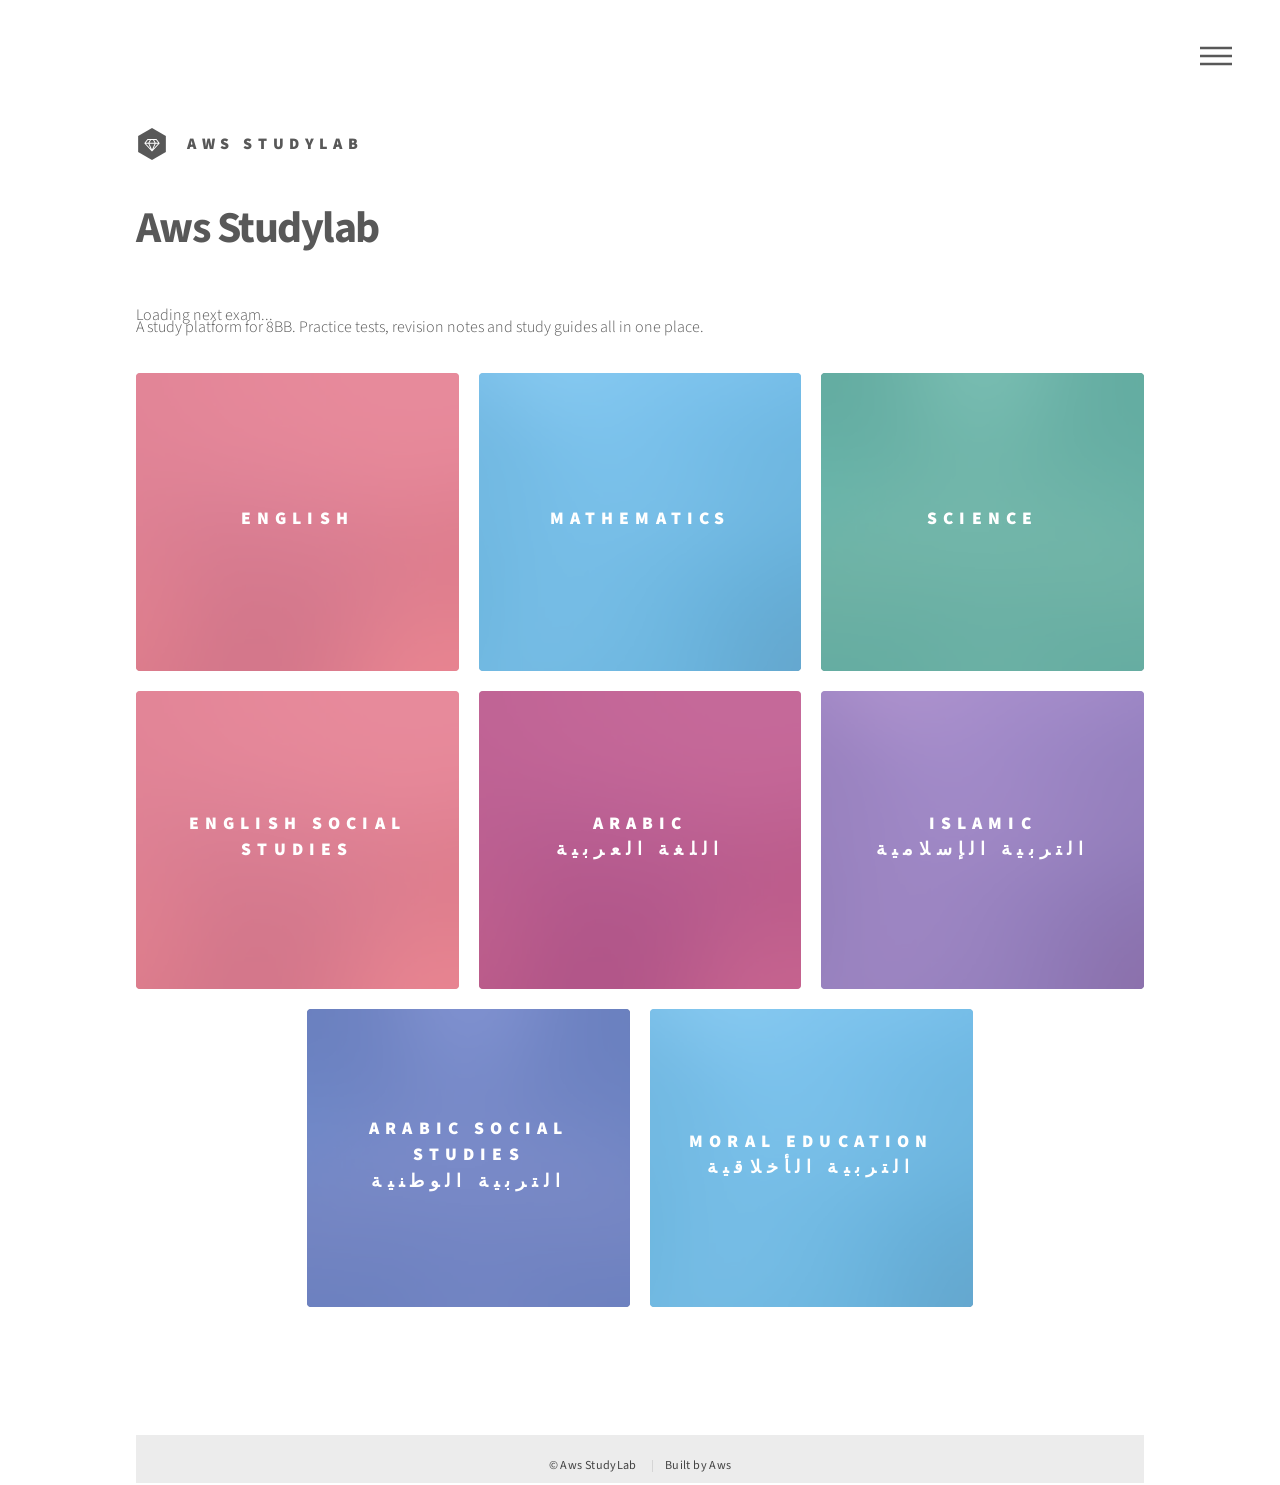
==== index.html @ a221e709 "Update index.html" ====
<!DOCTYPE HTML>
<!--
	Phantom by HTML5 UP
	html5up.net | @ajlkn
	Free for personal and commercial use under the CCA 3.0 license (html5up.net/license)
-->
<html>
	<head>
		<title>Aws StudyLab</title>
		<link rel="icon" type="image/svg+xml" href="images/images/main_logo.svg">
		<meta charset="utf-8" />
		<meta name="viewport" content="width=device-width, initial-scale=1, user-scalable=no" />
		<link rel="stylesheet" href="assets/css/main.css" />
		<noscript><link rel="stylesheet" href="assets/css/noscript.css" /></noscript>
	</head>
	<body class="is-preload">
		<!-- Wrapper -->
			<div id="wrapper">


				<!-- Header -->
					<header id="header">
						<div class="inner">

							<!-- Logo -->
								<div class="logo">
									<span class="symbol"><img src="images/logo.svg" alt="" /></span>
									<span class="title">Aws StudyLab</span>
								</div>
							<nav>
    <ul>
        <li>
            <a href="#menu">Menu</a>
        </li>
    </ul>
</nav>

				<!-- Menu -->
					<nav id="menu">
    <h2>Subjects</h2>

    <ul>
        <li><a href="index.html">Home</a></li>

        <li><a href="work-in-progress.html">English</a></li>
        <li><a href="work-in-progress.html">Mathematics</a></li>
        <li><a href="work-in-progress.html">Science</a></li>
        <li><a href="english-social.html">English Social Studies</a></li>
        <li><a href="arabic.html">Arabic | اللغة العربية</a></li>
        <li><a href="work-in-progress.html">Islamic | التربية الإسلامية</a></li>
        <li><a href="work-in-progress.html">Arabic Social Studies | التربية الوطنية</a></li>
        <li><a href="work-in-progress.html">Moral Education | التربية الأخلاقية</a></li>
    </ul>
</nav>

				<!-- Main -->
					<div id="main">
						<div class="inner">
							<header>
    <h1>Aws Studylab</h1>

    <div id="examBanner" class="exam-banner">
        Loading next exam...
    </div>

    <p>
    A study platform for 8BB.
    Practice tests, revision notes and study guides all in one place.
    </p>
</header>
							<section class="tiles">

    <article class="style1">
        <span class="image">
            <img src="images/pic01.jpg" alt="" />
        </span>
        <a href="work-in-progress.html">
            <h2>English</h2>
            <div class="content">
                <p>Practice tests, files and study guides.</p>
            </div>
        </a>
    </article>

    <article class="style2">
        <span class="image">
            <img src="images/pic02.jpg" alt="" />
        </span>
        <a href="work-in-progress.html">
            <h2>Mathematics</h2>
            <div class="content">
                <p>Practice tests, files and study guides.</p>
            </div>
        </a>
    </article>

    <article class="style3">
        <span class="image">
            <img src="images/pic03.jpg" alt="" />
        </span>
        <a href="work-in-progress.html">
            <h2>Science</h2>
            <div class="content">
                <p>Practice tests, files and study guides.</p>
            </div>
        </a>
    </article>
								
		<article class="style1">
        <span class="image">
            <img src="images/pic01.jpg" alt="" />
        </span>
        <a href="english-social.html">
            <h2>English Social Studies</h2>
            <div class="content">
                <p>Practice tests, files and study guides.</p>
            </div>
        </a>
    </article>

    <article class="style4">
        <span class="image">
            <img src="images/pic01.jpg" alt="" />
        </span>
        <a href="arabic.html">
            <h2>Arabic<br>اللغة العربية</h2>
			<div class="content">
                <p>Practice tests, files and study guides.</p>
            </div>
        </a>
    </article>

    <article class="style5">
        <span class="image">
            <img src="images/pic02.jpg" alt="" />
        </span>
        <a href="work-in-progress.html">
            <h2>Islamic<br>التربية الإسلامية</h2>
			<div class="content">
                <p>Practice tests, files and study guides.</p>
            </div>
        </a>
    </article>

    <article class="style6">
        <span class="image">
            <img src="images/pic03.jpg" alt="" />
        </span>
        <a href="work-in-progress.html">
            <h2>Arabic Social Studies<br>التربية الوطنية</h2>
			<div class="content">
                <p>Practice tests, files and study guides.</p>
            </div>
        </a>
    </article>

    <article class="style2">
        <span class="image">
            <img src="images/pic02.jpg" alt="" />
        </span>
        <a href="work-in-progress.html">
             <h2>Moral Education<br>التربية الأخلاقية</h2>
			<div class="content">
                <p>Practice tests, files and study guides.</p>
            </div>
        </a>
    </article>

</section>
								
							</section>
						</div>
					</div>

				<!-- Footer -->
<footer id="footer">
	<div class="inner">

		<ul class="copyright">
			<li>&copy; Aws StudyLab</li>
			<li>Built by Aws</li>
		</ul>

	</div>
</footer>

			</div>

		<!-- Scripts -->
					
			<script src="assets/js/jquery.min.js"></script>
			<script src="assets/js/browser.min.js"></script>
			<script src="assets/js/breakpoints.min.js"></script>
			<script src="assets/js/util.js"></script>
			<script src="assets/js/main.js"></script>

	</body>
</html>
---- assets/css/main.css ----
@import url(fontawesome-all.min.css);
@import url("https://fonts.googleapis.com/css?family=Source+Sans+Pro:300,700,900");

/*
	Phantom by HTML5 UP
	html5up.net | @ajlkn
	Free for personal and commercial use under the CCA 3.0 license (html5up.net/license)
*/

html, body, div, span, applet, object,
iframe, h1, h2, h3, h4, h5, h6, p, blockquote,
pre, a, abbr, acronym, address, big, cite,
code, del, dfn, em, img, ins, kbd, q, s, samp,
small, strike, strong, sub, sup, tt, var, b,
u, i, center, dl, dt, dd, ol, ul, li, fieldset,
form, label, legend, table, caption, tbody,
tfoot, thead, tr, th, td, article, aside,
canvas, details, embed, figure, figcaption,
footer, header, hgroup, menu, nav, output, ruby,
section, summary, time, mark, audio, video {
	margin: 0;
	padding: 0;
	border: 0;
	font-size: 100%;
	font: inherit;
	vertical-align: baseline;}

article, aside, details, figcaption, figure,
footer, header, hgroup, menu, nav, section {
	display: block;}

body {
	line-height: 1;
}

ol, ul {
	list-style: none;
}

blockquote, q {
	quotes: none;
}

	blockquote:before, blockquote:after, q:before, q:after {
		content: '';
		content: none;
	}

table {
	border-collapse: collapse;
	border-spacing: 0;
}

body {
	-webkit-text-size-adjust: none;
}

mark {
	background-color: transparent;
	color: inherit;
}

input::-moz-focus-inner {
	border: 0;
	padding: 0;
}

input, select, textarea {
	-moz-appearance: none;
	-webkit-appearance: none;
	-ms-appearance: none;
	appearance: none;
}

/* Basic */

	@-ms-viewport {
		width: device-width;
	}

	body {
		-ms-overflow-style: scrollbar;
	}

	@media screen and (max-width: 480px) {

		html, body {
			min-width: 320px;
		}

	}

	html {
		box-sizing: border-box;
	}

	*, *:before, *:after {
		box-sizing: inherit;
	}

	body {
		background: #ffffff;
	}

		body.is-preload *, body.is-preload *:before, body.is-preload *:after {
			-moz-animation: none !important;
			-webkit-animation: none !important;
			-ms-animation: none !important;
			animation: none !important;
			-moz-transition: none !important;
			-webkit-transition: none !important;
			-ms-transition: none !important;
			transition: none !important;
		}

/* Type */

	body, input, select, textarea {
		color: #585858;
		font-family: "Source Sans Pro", Helvetica, sans-serif;
		font-size: 16pt;
		font-weight: 300;
		line-height: 1.75;
	}

		@media screen and (max-width: 1680px) {

			body, input, select, textarea {
				font-size: 14pt;
			}

		}

		@media screen and (max-width: 1280px) {

			body, input, select, textarea {
				font-size: 12pt;
			}

		}

	a {
		-moz-transition: border-bottom-color 0.2s ease, color 0.2s ease;
		-webkit-transition: border-bottom-color 0.2s ease, color 0.2s ease;
		-ms-transition: border-bottom-color 0.2s ease, color 0.2s ease;
		transition: border-bottom-color 0.2s ease, color 0.2s ease;
		text-decoration: none;
		color: #585858;
		border-bottom: dotted 1px rgba(88, 88, 88, 0.5);
	}

		a:hover {
			border-bottom-color: transparent;
			color: #f2849e !important;
		}

	strong, b {
		font-weight: 900;
	}

	em, i {
		font-style: italic;
	}

	p {
		margin: 0 0 2em 0;
	}

	h1 {
		font-size: 2.75em;
		font-weight: 700;
		line-height: 1.3;
		margin: 0 0 1em 0;
		letter-spacing: -0.035em;
	}

		h1 a {
			color: inherit;
		}

		@media screen and (max-width: 736px) {

			h1 {
				font-size: 2em;
				margin: 0 0 1em 0;
			}

		}

		@media screen and (max-width: 360px) {

			h1 {
				font-size: 1.75em;
			}

		}

	h2, h3, h4, h5, h6 {
		font-weight: 900;
		line-height: 1.5;
		margin: 0 0 2em 0;
		text-transform: uppercase;
		letter-spacing: 0.35em;
	}

		h2 a, h3 a, h4 a, h5 a, h6 a {
			color: inherit;
		}

	h2 {
		font-size: 1.1em;
	}

	h3 {
		font-size: 1em;
	}

	h4 {
		font-size: 0.8em;
	}

	h5 {
		font-size: 0.8em;
	}

	h6 {
		font-size: 0.8em;
	}

	@media screen and (max-width: 980px) {

		h1 br, h2 br, h3 br, h4 br, h5 br, h6 br {
			display: none;
		}

	}

	@media screen and (max-width: 736px) {

		h2 {
			font-size: 1em;
		}

		h3 {
			font-size: 0.8em;
		}

	}

	sub {
		font-size: 0.8em;
		position: relative;
		top: 0.5em;
	}

	sup {
		font-size: 0.8em;
		position: relative;
		top: -0.5em;
	}

	blockquote {
		border-left: solid 4px #c9c9c9;
		font-style: italic;
		margin: 0 0 2em 0;
		padding: 0.5em 0 0.5em 2em;
	}

	code {
		background: rgba(144, 144, 144, 0.075);
		border-radius: 4px;
		border: solid 1px #c9c9c9;
		font-family: "Courier New", monospace;
		font-size: 0.9em;
		margin: 0 0.25em;
		padding: 0.25em 0.65em;
	}

	pre {
		-webkit-overflow-scrolling: touch;
		font-family: "Courier New", monospace;
		font-size: 0.9em;
		margin: 0 0 2em 0;
	}

		pre code {
			display: block;
			line-height: 1.75;
			padding: 1em 1.5em;
			overflow-x: auto;
		}

	hr {
		border: 0;
		border-bottom: solid 1px #c9c9c9;
		margin: 2em 0;
	}

		hr.major {
			margin: 3em 0;
		}

	.align-left {
		text-align: left;
	}

	.align-center {
		text-align: center;
	}

	.align-right {
		text-align: right;
	}

/* Row */

	.row {
		display: flex;
		flex-wrap: wrap;
		box-sizing: border-box;
		align-items: stretch;
	}

		.row > * {
			box-sizing: border-box;
		}

		.row.gtr-uniform > * > :last-child {
			margin-bottom: 0;
		}

		.row.aln-left {
			justify-content: flex-start;
		}

		.row.aln-center {
			justify-content: center;
		}

		.row.aln-right {
			justify-content: flex-end;
		}

		.row.aln-top {
			align-items: flex-start;
		}

		.row.aln-middle {
			align-items: center;
		}

		.row.aln-bottom {
			align-items: flex-end;
		}

		.row > .imp {
			order: -1;
		}

		.row > .col-1 {
			width: 8.33333%;
		}

		.row > .off-1 {
			margin-left: 8.33333%;
		}

		.row > .col-2 {
			width: 16.66667%;
		}

		.row > .off-2 {
			margin-left: 16.66667%;
		}

		.row > .col-3 {
			width: 25%;
		}

		.row > .off-3 {
			margin-left: 25%;
		}

		.row > .col-4 {
			width: 33.33333%;
		}

		.row > .off-4 {
			margin-left: 33.33333%;
		}

		.row > .col-5 {
			width: 41.66667%;
		}

		.row > .off-5 {
			margin-left: 41.66667%;
		}

		.row > .col-6 {
			width: 50%;
		}

		.row > .off-6 {
			margin-left: 50%;
		}

		.row > .col-7 {
			width: 58.33333%;
		}

		.row > .off-7 {
			margin-left: 58.33333%;
		}

		.row > .col-8 {
			width: 66.66667%;
		}

		.row > .off-8 {
			margin-left: 66.66667%;
		}

		.row > .col-9 {
			width: 75%;
		}

		.row > .off-9 {
			margin-left: 75%;
		}

		.row > .col-10 {
			width: 83.33333%;
		}

		.row > .off-10 {
			margin-left: 83.33333%;
		}

		.row > .col-11 {
			width: 91.66667%;
		}

		.row > .off-11 {
			margin-left: 91.66667%;
		}

		.row > .col-12 {
			width: 100%;
		}

		.row > .off-12 {
			margin-left: 100%;
		}

		.row.gtr-0 {
			margin-top: 0;
			margin-left: 0em;
		}

			.row.gtr-0 > * {
				padding: 0 0 0 0em;
			}

			.row.gtr-0.gtr-uniform {
				margin-top: 0em;
			}

				.row.gtr-0.gtr-uniform > * {
					padding-top: 0em;
				}

		.row.gtr-25 {
			margin-top: 0;
			margin-left: -0.5em;
		}

			.row.gtr-25 > * {
				padding: 0 0 0 0.5em;
			}

			.row.gtr-25.gtr-uniform {
				margin-top: -0.5em;
			}

				.row.gtr-25.gtr-uniform > * {
					padding-top: 0.5em;
				}

		.row.gtr-50 {
			margin-top: 0;
			margin-left: -1em;
		}

			.row.gtr-50 > * {
				padding: 0 0 0 1em;
			}

			.row.gtr-50.gtr-uniform {
				margin-top: -1em;
			}

				.row.gtr-50.gtr-uniform > * {
					padding-top: 1em;
				}

		.row {
			margin-top: 0;
			margin-left: -2em;
		}

			.row > * {
				padding: 0 0 0 2em;
			}

			.row.gtr-uniform {
				margin-top: -2em;
			}

				.row.gtr-uniform > * {
					padding-top: 2em;
				}

		.row.gtr-150 {
			margin-top: 0;
			margin-left: -3em;
		}

			.row.gtr-150 > * {
				padding: 0 0 0 3em;
			}

			.row.gtr-150.gtr-uniform {
				margin-top: -3em;
			}

				.row.gtr-150.gtr-uniform > * {
					padding-top: 3em;
				}

		.row.gtr-200 {
			margin-top: 0;
			margin-left: -4em;
		}

			.row.gtr-200 > * {
				padding: 0 0 0 4em;
			}

			.row.gtr-200.gtr-uniform {
				margin-top: -4em;
			}

				.row.gtr-200.gtr-uniform > * {
					padding-top: 4em;
				}

		@media screen and (max-width: 1680px) {

			.row {
				display: flex;
				flex-wrap: wrap;
				box-sizing: border-box;
				align-items: stretch;
			}

				.row > * {
					box-sizing: border-box;
				}

				.row.gtr-uniform > * > :last-child {
					margin-bottom: 0;
				}

				.row.aln-left {
					justify-content: flex-start;
				}

				.row.aln-center {
					justify-content: center;
				}

				.row.aln-right {
					justify-content: flex-end;
				}

				.row.aln-top {
					align-items: flex-start;
				}

				.row.aln-middle {
					align-items: center;
				}

				.row.aln-bottom {
					align-items: flex-end;
				}

				.row > .imp-xlarge {
					order: -1;
				}

				.row > .col-1-xlarge {
					width: 8.33333%;
				}

				.row > .off-1-xlarge {
					margin-left: 8.33333%;
				}

				.row > .col-2-xlarge {
					width: 16.66667%;
				}

				.row > .off-2-xlarge {
					margin-left: 16.66667%;
				}

				.row > .col-3-xlarge {
					width: 25%;
				}

				.row > .off-3-xlarge {
					margin-left: 25%;
				}

				.row > .col-4-xlarge {
					width: 33.33333%;
				}

				.row > .off-4-xlarge {
					margin-left: 33.33333%;
				}

				.row > .col-5-xlarge {
					width: 41.66667%;
				}

				.row > .off-5-xlarge {
					margin-left: 41.66667%;
				}

				.row > .col-6-xlarge {
					width: 50%;
				}

				.row > .off-6-xlarge {
					margin-left: 50%;
				}

				.row > .col-7-xlarge {
					width: 58.33333%;
				}

				.row > .off-7-xlarge {
					margin-left: 58.33333%;
				}

				.row > .col-8-xlarge {
					width: 66.66667%;
				}

				.row > .off-8-xlarge {
					margin-left: 66.66667%;
				}

				.row > .col-9-xlarge {
					width: 75%;
				}

				.row > .off-9-xlarge {
					margin-left: 75%;
				}

				.row > .col-10-xlarge {
					width: 83.33333%;
				}

				.row > .off-10-xlarge {
					margin-left: 83.33333%;
				}

				.row > .col-11-xlarge {
					width: 91.66667%;
				}

				.row > .off-11-xlarge {
					margin-left: 91.66667%;
				}

				.row > .col-12-xlarge {
					width: 100%;
				}

				.row > .off-12-xlarge {
					margin-left: 100%;
				}

				.row.gtr-0 {
					margin-top: 0;
					margin-left: 0em;
				}

					.row.gtr-0 > * {
						padding: 0 0 0 0em;
					}

					.row.gtr-0.gtr-uniform {
						margin-top: 0em;
					}

						.row.gtr-0.gtr-uniform > * {
							padding-top: 0em;
						}

				.row.gtr-25 {
					margin-top: 0;
					margin-left: -0.5em;
				}

					.row.gtr-25 > * {
						padding: 0 0 0 0.5em;
					}

					.row.gtr-25.gtr-uniform {
						margin-top: -0.5em;
					}

						.row.gtr-25.gtr-uniform > * {
							padding-top: 0.5em;
						}

				.row.gtr-50 {
					margin-top: 0;
					margin-left: -1em;
				}

					.row.gtr-50 > * {
						padding: 0 0 0 1em;
					}

					.row.gtr-50.gtr-uniform {
						margin-top: -1em;
					}

						.row.gtr-50.gtr-uniform > * {
							padding-top: 1em;
						}

				.row {
					margin-top: 0;
					margin-left: -2em;
				}

					.row > * {
						padding: 0 0 0 2em;
					}

					.row.gtr-uniform {
						margin-top: -2em;
					}

						.row.gtr-uniform > * {
							padding-top: 2em;
						}

				.row.gtr-150 {
					margin-top: 0;
					margin-left: -3em;
				}

					.row.gtr-150 > * {
						padding: 0 0 0 3em;
					}

					.row.gtr-150.gtr-uniform {
						margin-top: -3em;
					}

						.row.gtr-150.gtr-uniform > * {
							padding-top: 3em;
						}

				.row.gtr-200 {
					margin-top: 0;
					margin-left: -4em;
				}

					.row.gtr-200 > * {
						padding: 0 0 0 4em;
					}

					.row.gtr-200.gtr-uniform {
						margin-top: -4em;
					}

						.row.gtr-200.gtr-uniform > * {
							padding-top: 4em;
						}

		}

		@media screen and (max-width: 1280px) {

			.row {
				display: flex;
				flex-wrap: wrap;
				box-sizing: border-box;
				align-items: stretch;
			}

				.row > * {
					box-sizing: border-box;
				}

				.row.gtr-uniform > * > :last-child {
					margin-bottom: 0;
				}

				.row.aln-left {
					justify-content: flex-start;
				}

				.row.aln-center {
					justify-content: center;
				}

				.row.aln-right {
					justify-content: flex-end;
				}

				.row.aln-top {
					align-items: flex-start;
				}

				.row.aln-middle {
					align-items: center;
				}

				.row.aln-bottom {
					align-items: flex-end;
				}

				.row > .imp-large {
					order: -1;
				}

				.row > .col-1-large {
					width: 8.33333%;
				}

				.row > .off-1-large {
					margin-left: 8.33333%;
				}

				.row > .col-2-large {
					width: 16.66667%;
				}

				.row > .off-2-large {
					margin-left: 16.66667%;
				}

				.row > .col-3-large {
					width: 25%;
				}

				.row > .off-3-large {
					margin-left: 25%;
				}

				.row > .col-4-large {
					width: 33.33333%;
				}

				.row > .off-4-large {
					margin-left: 33.33333%;
				}

				.row > .col-5-large {
					width: 41.66667%;
				}

				.row > .off-5-large {
					margin-left: 41.66667%;
				}

				.row > .col-6-large {
					width: 50%;
				}

				.row > .off-6-large {
					margin-left: 50%;
				}

				.row > .col-7-large {
					width: 58.33333%;
				}

				.row > .off-7-large {
					margin-left: 58.33333%;
				}

				.row > .col-8-large {
					width: 66.66667%;
				}

				.row > .off-8-large {
					margin-left: 66.66667%;
				}

				.row > .col-9-large {
					width: 75%;
				}

				.row > .off-9-large {
					margin-left: 75%;
				}

				.row > .col-10-large {
					width: 83.33333%;
				}

				.row > .off-10-large {
					margin-left: 83.33333%;
				}

				.row > .col-11-large {
					width: 91.66667%;
				}

				.row > .off-11-large {
					margin-left: 91.66667%;
				}

				.row > .col-12-large {
					width: 100%;
				}

				.row > .off-12-large {
					margin-left: 100%;
				}

				.row.gtr-0 {
					margin-top: 0;
					margin-left: 0em;
				}

					.row.gtr-0 > * {
						padding: 0 0 0 0em;
					}

					.row.gtr-0.gtr-uniform {
						margin-top: 0em;
					}

						.row.gtr-0.gtr-uniform > * {
							padding-top: 0em;
						}

				.row.gtr-25 {
					margin-top: 0;
					margin-left: -0.5em;
				}

					.row.gtr-25 > * {
						padding: 0 0 0 0.5em;
					}

					.row.gtr-25.gtr-uniform {
						margin-top: -0.5em;
					}

						.row.gtr-25.gtr-uniform > * {
							padding-top: 0.5em;
						}

				.row.gtr-50 {
					margin-top: 0;
					margin-left: -1em;
				}

					.row.gtr-50 > * {
						padding: 0 0 0 1em;
					}

					.row.gtr-50.gtr-uniform {
						margin-top: -1em;
					}

						.row.gtr-50.gtr-uniform > * {
							padding-top: 1em;
						}

				.row {
					margin-top: 0;
					margin-left: -2em;
				}

					.row > * {
						padding: 0 0 0 2em;
					}

					.row.gtr-uniform {
						margin-top: -2em;
					}

						.row.gtr-uniform > * {
							padding-top: 2em;
						}

				.row.gtr-150 {
					margin-top: 0;
					margin-left: -3em;
				}

					.row.gtr-150 > * {
						padding: 0 0 0 3em;
					}

					.row.gtr-150.gtr-uniform {
						margin-top: -3em;
					}

						.row.gtr-150.gtr-uniform > * {
							padding-top: 3em;
						}

				.row.gtr-200 {
					margin-top: 0;
					margin-left: -4em;
				}

					.row.gtr-200 > * {
						padding: 0 0 0 4em;
					}

					.row.gtr-200.gtr-uniform {
						margin-top: -4em;
					}

						.row.gtr-200.gtr-uniform > * {
							padding-top: 4em;
						}

		}

		@media screen and (max-width: 980px) {

			.row {
				display: flex;
				flex-wrap: wrap;
				box-sizing: border-box;
				align-items: stretch;
			}

				.row > * {
					box-sizing: border-box;
				}

				.row.gtr-uniform > * > :last-child {
					margin-bottom: 0;
				}

				.row.aln-left {
					justify-content: flex-start;
				}

				.row.aln-center {
					justify-content: center;
				}

				.row.aln-right {
					justify-content: flex-end;
				}

				.row.aln-top {
					align-items: flex-start;
				}

				.row.aln-middle {
					align-items: center;
				}

				.row.aln-bottom {
					align-items: flex-end;
				}

				.row > .imp-medium {
					order: -1;
				}

				.row > .col-1-medium {
					width: 8.33333%;
				}

				.row > .off-1-medium {
					margin-left: 8.33333%;
				}

				.row > .col-2-medium {
					width: 16.66667%;
				}

				.row > .off-2-medium {
					margin-left: 16.66667%;
				}

				.row > .col-3-medium {
					width: 25%;
				}

				.row > .off-3-medium {
					margin-left: 25%;
				}

				.row > .col-4-medium {
					width: 33.33333%;
				}

				.row > .off-4-medium {
					margin-left: 33.33333%;
				}

				.row > .col-5-medium {
					width: 41.66667%;
				}

				.row > .off-5-medium {
					margin-left: 41.66667%;
				}

				.row > .col-6-medium {
					width: 50%;
				}

				.row > .off-6-medium {
					margin-left: 50%;
				}

				.row > .col-7-medium {
					width: 58.33333%;
				}

				.row > .off-7-medium {
					margin-left: 58.33333%;
				}

				.row > .col-8-medium {
					width: 66.66667%;
				}

				.row > .off-8-medium {
					margin-left: 66.66667%;
				}

				.row > .col-9-medium {
					width: 75%;
				}

				.row > .off-9-medium {
					margin-left: 75%;
				}

				.row > .col-10-medium {
					width: 83.33333%;
				}

				.row > .off-10-medium {
					margin-left: 83.33333%;
				}

				.row > .col-11-medium {
					width: 91.66667%;
				}

				.row > .off-11-medium {
					margin-left: 91.66667%;
				}

				.row > .col-12-medium {
					width: 100%;
				}

				.row > .off-12-medium {
					margin-left: 100%;
				}

				.row.gtr-0 {
					margin-top: 0;
					margin-left: 0em;
				}

					.row.gtr-0 > * {
						padding: 0 0 0 0em;
					}

					.row.gtr-0.gtr-uniform {
						margin-top: 0em;
					}

						.row.gtr-0.gtr-uniform > * {
							padding-top: 0em;
						}

				.row.gtr-25 {
					margin-top: 0;
					margin-left: -0.375em;
				}

					.row.gtr-25 > * {
						padding: 0 0 0 0.375em;
					}

					.row.gtr-25.gtr-uniform {
						margin-top: -0.375em;
					}

						.row.gtr-25.gtr-uniform > * {
							padding-top: 0.375em;
						}

				.row.gtr-50 {
					margin-top: 0;
					margin-left: -0.75em;
				}

					.row.gtr-50 > * {
						padding: 0 0 0 0.75em;
					}

					.row.gtr-50.gtr-uniform {
						margin-top: -0.75em;
					}

						.row.gtr-50.gtr-uniform > * {
							padding-top: 0.75em;
						}

				.row {
					margin-top: 0;
					margin-left: -1.5em;
				}

					.row > * {
						padding: 0 0 0 1.5em;
					}

					.row.gtr-uniform {
						margin-top: -1.5em;
					}

						.row.gtr-uniform > * {
							padding-top: 1.5em;
						}

				.row.gtr-150 {
					margin-top: 0;
					margin-left: -2.25em;
				}

					.row.gtr-150 > * {
						padding: 0 0 0 2.25em;
					}

					.row.gtr-150.gtr-uniform {
						margin-top: -2.25em;
					}

						.row.gtr-150.gtr-uniform > * {
							padding-top: 2.25em;
						}

				.row.gtr-200 {
					margin-top: 0;
					margin-left: -3em;
				}

					.row.gtr-200 > * {
						padding: 0 0 0 3em;
					}

					.row.gtr-200.gtr-uniform {
						margin-top: -3em;
					}

						.row.gtr-200.gtr-uniform > * {
							padding-top: 3em;
						}

		}

		@media screen and (max-width: 736px) {

			.row {
				display: flex;
				flex-wrap: wrap;
				box-sizing: border-box;
				align-items: stretch;
			}

				.row > * {
					box-sizing: border-box;
				}

				.row.gtr-uniform > * > :last-child {
					margin-bottom: 0;
				}

				.row.aln-left {
					justify-content: flex-start;
				}

				.row.aln-center {
					justify-content: center;
				}

				.row.aln-right {
					justify-content: flex-end;
				}

				.row.aln-top {
					align-items: flex-start;
				}

				.row.aln-middle {
					align-items: center;
				}

				.row.aln-bottom {
					align-items: flex-end;
				}

				.row > .imp-small {
					order: -1;
				}

				.row > .col-1-small {
					width: 8.33333%;
				}

				.row > .off-1-small {
					margin-left: 8.33333%;
				}

				.row > .col-2-small {
					width: 16.66667%;
				}

				.row > .off-2-small {
					margin-left: 16.66667%;
				}

				.row > .col-3-small {
					width: 25%;
				}

				.row > .off-3-small {
					margin-left: 25%;
				}

				.row > .col-4-small {
					width: 33.33333%;
				}

				.row > .off-4-small {
					margin-left: 33.33333%;
				}

				.row > .col-5-small {
					width: 41.66667%;
				}

				.row > .off-5-small {
					margin-left: 41.66667%;
				}

				.row > .col-6-small {
					width: 50%;
				}

				.row > .off-6-small {
					margin-left: 50%;
				}

				.row > .col-7-small {
					width: 58.33333%;
				}

				.row > .off-7-small {
					margin-left: 58.33333%;
				}

				.row > .col-8-small {
					width: 66.66667%;
				}

				.row > .off-8-small {
					margin-left: 66.66667%;
				}

				.row > .col-9-small {
					width: 75%;
				}

				.row > .off-9-small {
					margin-left: 75%;
				}

				.row > .col-10-small {
					width: 83.33333%;
				}

				.row > .off-10-small {
					margin-left: 83.33333%;
				}

				.row > .col-11-small {
					width: 91.66667%;
				}

				.row > .off-11-small {
					margin-left: 91.66667%;
				}

				.row > .col-12-small {
					width: 100%;
				}

				.row > .off-12-small {
					margin-left: 100%;
				}

				.row.gtr-0 {
					margin-top: 0;
					margin-left: 0em;
				}

					.row.gtr-0 > * {
						padding: 0 0 0 0em;
					}

					.row.gtr-0.gtr-uniform {
						margin-top: 0em;
					}

						.row.gtr-0.gtr-uniform > * {
							padding-top: 0em;
						}

				.row.gtr-25 {
					margin-top: 0;
					margin-left: -0.25em;
				}

					.row.gtr-25 > * {
						padding: 0 0 0 0.25em;
					}

					.row.gtr-25.gtr-uniform {
						margin-top: -0.25em;
					}

						.row.gtr-25.gtr-uniform > * {
							padding-top: 0.25em;
						}

				.row.gtr-50 {
					margin-top: 0;
					margin-left: -0.5em;
				}

					.row.gtr-50 > * {
						padding: 0 0 0 0.5em;
					}

					.row.gtr-50.gtr-uniform {
						margin-top: -0.5em;
					}

						.row.gtr-50.gtr-uniform > * {
							padding-top: 0.5em;
						}

				.row {
					margin-top: 0;
					margin-left: -1em;
				}

					.row > * {
						padding: 0 0 0 1em;
					}

					.row.gtr-uniform {
						margin-top: -1em;
					}

						.row.gtr-uniform > * {
							padding-top: 1em;
						}

				.row.gtr-150 {
					margin-top: 0;
					margin-left: -1.5em;
				}

					.row.gtr-150 > * {
						padding: 0 0 0 1.5em;
					}

					.row.gtr-150.gtr-uniform {
						margin-top: -1.5em;
					}

						.row.gtr-150.gtr-uniform > * {
							padding-top: 1.5em;
						}

				.row.gtr-200 {
					margin-top: 0;
					margin-left: -2em;
				}

					.row.gtr-200 > * {
						padding: 0 0 0 2em;
					}

					.row.gtr-200.gtr-uniform {
						margin-top: -2em;
					}

						.row.gtr-200.gtr-uniform > * {
							padding-top: 2em;
						}

		}

		@media screen and (max-width: 480px) {

			.row {
				display: flex;
				flex-wrap: wrap;
				box-sizing: border-box;
				align-items: stretch;
			}

				.row > * {
					box-sizing: border-box;
				}

				.row.gtr-uniform > * > :last-child {
					margin-bottom: 0;
				}

				.row.aln-left {
					justify-content: flex-start;
				}

				.row.aln-center {
					justify-content: center;
				}

				.row.aln-right {
					justify-content: flex-end;
				}

				.row.aln-top {
					align-items: flex-start;
				}

				.row.aln-middle {
					align-items: center;
				}

				.row.aln-bottom {
					align-items: flex-end;
				}

				.row > .imp-xsmall {
					order: -1;
				}

				.row > .col-1-xsmall {
					width: 8.33333%;
				}

				.row > .off-1-xsmall {
					margin-left: 8.33333%;
				}

				.row > .col-2-xsmall {
					width: 16.66667%;
				}

				.row > .off-2-xsmall {
					margin-left: 16.66667%;
				}

				.row > .col-3-xsmall {
					width: 25%;
				}

				.row > .off-3-xsmall {
					margin-left: 25%;
				}

				.row > .col-4-xsmall {
					width: 33.33333%;
				}

				.row > .off-4-xsmall {
					margin-left: 33.33333%;
				}

				.row > .col-5-xsmall {
					width: 41.66667%;
				}

				.row > .off-5-xsmall {
					margin-left: 41.66667%;
				}

				.row > .col-6-xsmall {
					width: 50%;
				}

				.row > .off-6-xsmall {
					margin-left: 50%;
				}

				.row > .col-7-xsmall {
					width: 58.33333%;
				}

				.row > .off-7-xsmall {
					margin-left: 58.33333%;
				}

				.row > .col-8-xsmall {
					width: 66.66667%;
				}

				.row > .off-8-xsmall {
					margin-left: 66.66667%;
				}

				.row > .col-9-xsmall {
					width: 75%;
				}

				.row > .off-9-xsmall {
					margin-left: 75%;
				}

				.row > .col-10-xsmall {
					width: 83.33333%;
				}

				.row > .off-10-xsmall {
					margin-left: 83.33333%;
				}

				.row > .col-11-xsmall {
					width: 91.66667%;
				}

				.row > .off-11-xsmall {
					margin-left: 91.66667%;
				}

				.row > .col-12-xsmall {
					width: 100%;
				}

				.row > .off-12-xsmall {
					margin-left: 100%;
				}

				.row.gtr-0 {
					margin-top: 0;
					margin-left: 0em;
				}

					.row.gtr-0 > * {
						padding: 0 0 0 0em;
					}

					.row.gtr-0.gtr-uniform {
						margin-top: 0em;
					}

						.row.gtr-0.gtr-uniform > * {
							padding-top: 0em;
						}

				.row.gtr-25 {
					margin-top: 0;
					margin-left: -0.25em;
				}

					.row.gtr-25 > * {
						padding: 0 0 0 0.25em;
					}

					.row.gtr-25.gtr-uniform {
						margin-top: -0.25em;
					}

						.row.gtr-25.gtr-uniform > * {
							padding-top: 0.25em;
						}

				.row.gtr-50 {
					margin-top: 0;
					margin-left: -0.5em;
				}

					.row.gtr-50 > * {
						padding: 0 0 0 0.5em;
					}

					.row.gtr-50.gtr-uniform {
						margin-top: -0.5em;
					}

						.row.gtr-50.gtr-uniform > * {
							padding-top: 0.5em;
						}

				.row {
					margin-top: 0;
					margin-left: -1em;
				}

					.row > * {
						padding: 0 0 0 1em;
					}

					.row.gtr-uniform {
						margin-top: -1em;
					}

						.row.gtr-uniform > * {
							padding-top: 1em;
						}

				.row.gtr-150 {
					margin-top: 0;
					margin-left: -1.5em;
				}

					.row.gtr-150 > * {
						padding: 0 0 0 1.5em;
					}

					.row.gtr-150.gtr-uniform {
						margin-top: -1.5em;
					}

						.row.gtr-150.gtr-uniform > * {
							padding-top: 1.5em;
						}

				.row.gtr-200 {
					margin-top: 0;
					margin-left: -2em;
				}

					.row.gtr-200 > * {
						padding: 0 0 0 2em;
					}

					.row.gtr-200.gtr-uniform {
						margin-top: -2em;
					}

						.row.gtr-200.gtr-uniform > * {
							padding-top: 2em;
						}

		}

/* Section/Article */

	section.special, article.special {
		text-align: center;
	}

	header p {
		margin-top: -1em;
	}

	@media screen and (max-width: 736px) {

		header p {
			margin-top: 0;
		}

	}

/* Icon */

	.icon {
		text-decoration: none;
		border-bottom: none;
		position: relative;
	}

		.icon:before {
			-moz-osx-font-smoothing: grayscale;
			-webkit-font-smoothing: antialiased;
			display: inline-block;
			font-style: normal;
			font-variant: normal;
			text-rendering: auto;
			line-height: 1;
			text-transform: none !important;
			font-family: 'Font Awesome 5 Free';
			font-weight: 400;
		}

		.icon > .label {
			display: none;
		}

		.icon:before {
			line-height: inherit;
		}

		.icon.solid:before {
			font-weight: 900;
		}

		.icon.brands:before {
			font-family: 'Font Awesome 5 Brands';
		}

		.icon.style2 {
			-moz-transition: background-color 0.2s ease-in-out, color 0.2s ease-in-out, border-color 0.2s ease-in-out;
			-webkit-transition: background-color 0.2s ease-in-out, color 0.2s ease-in-out, border-color 0.2s ease-in-out;
			-ms-transition: background-color 0.2s ease-in-out, color 0.2s ease-in-out, border-color 0.2s ease-in-out;
			transition: background-color 0.2s ease-in-out, color 0.2s ease-in-out, border-color 0.2s ease-in-out;
			background-color: transparent;
			border: solid 1px #c9c9c9;
			border-radius: 4px;
			width: 2.65em;
			height: 2.65em;
			display: inline-block;
			text-align: center;
			line-height: 2.65em;
			color: inherit;
		}

			.icon.style2:before {
				font-size: 1.1em;
			}

			.icon.style2:hover {
				color: #f2849e;
				border-color: #f2849e;
			}

			.icon.style2:active {
				background-color: rgba(242, 132, 158, 0.1);
			}

/* List */

	ol {
		list-style: decimal;
		margin: 0 0 2em 0;
		padding-left: 1.25em;
	}

		ol li {
			padding-left: 0.25em;
		}

	ul {
		list-style: disc;
		margin: 0 0 2em 0;
		padding-left: 1em;
	}

		ul li {
			padding-left: 0.5em;
		}

		ul.alt {
			list-style: none;
			padding-left: 0;
		}

			ul.alt li {
				border-top: solid 1px #c9c9c9;
				padding: 0.5em 0;
			}

				ul.alt li:first-child {
					border-top: 0;
					padding-top: 0;
				}

	dl {
		margin: 0 0 2em 0;
	}

		dl dt {
			display: block;
			font-weight: 900;
			margin: 0 0 1em 0;
		}

		dl dd {
			margin-left: 2em;
		}

/* Actions */

	ul.actions {
		display: -moz-flex;
		display: -webkit-flex;
		display: -ms-flex;
		display: flex;
		cursor: default;
		list-style: none;
		margin-left: -1em;
		padding-left: 0;
	}

		ul.actions li {
			padding: 0 0 0 1em;
			vertical-align: middle;
		}

		ul.actions.special {
			-moz-justify-content: center;
			-webkit-justify-content: center;
			-ms-justify-content: center;
			justify-content: center;
			width: 100%;
			margin-left: 0;
		}

			ul.actions.special li:first-child {
				padding-left: 0;
			}

		ul.actions.stacked {
			-moz-flex-direction: column;
			-webkit-flex-direction: column;
			-ms-flex-direction: column;
			flex-direction: column;
			margin-left: 0;
		}

			ul.actions.stacked li {
				padding: 1.3em 0 0 0;
			}

				ul.actions.stacked li:first-child {
					padding-top: 0;
				}

		ul.actions.fit {
			width: calc(100% + 1em);
		}

			ul.actions.fit li {
				-moz-flex-grow: 1;
				-webkit-flex-grow: 1;
				-ms-flex-grow: 1;
				flex-grow: 1;
				-moz-flex-shrink: 1;
				-webkit-flex-shrink: 1;
				-ms-flex-shrink: 1;
				flex-shrink: 1;
				width: 100%;
			}

				ul.actions.fit li > * {
					width: 100%;
				}

			ul.actions.fit.stacked {
				width: 100%;
			}

		@media screen and (max-width: 480px) {

			ul.actions:not(.fixed) {
				-moz-flex-direction: column;
				-webkit-flex-direction: column;
				-ms-flex-direction: column;
				flex-direction: column;
				margin-left: 0;
				width: 100% !important;
			}

				ul.actions:not(.fixed) li {
					-moz-flex-grow: 1;
					-webkit-flex-grow: 1;
					-ms-flex-grow: 1;
					flex-grow: 1;
					-moz-flex-shrink: 1;
					-webkit-flex-shrink: 1;
					-ms-flex-shrink: 1;
					flex-shrink: 1;
					padding: 1em 0 0 0;
					text-align: center;
					width: 100%;
				}

					ul.actions:not(.fixed) li > * {
						width: 100%;
					}

					ul.actions:not(.fixed) li:first-child {
						padding-top: 0;
					}

					ul.actions:not(.fixed) li input[type="submit"],
					ul.actions:not(.fixed) li input[type="reset"],
					ul.actions:not(.fixed) li input[type="button"],
					ul.actions:not(.fixed) li button,
					ul.actions:not(.fixed) li .button {
						width: 100%;
					}

						ul.actions:not(.fixed) li input[type="submit"].icon:before,
						ul.actions:not(.fixed) li input[type="reset"].icon:before,
						ul.actions:not(.fixed) li input[type="button"].icon:before,
						ul.actions:not(.fixed) li button.icon:before,
						ul.actions:not(.fixed) li .button.icon:before {
							margin-left: -0.5rem;
						}

		}

/* Icons */

	ul.icons {
		cursor: default;
		list-style: none;
		padding-left: 0;
		margin: -1em 0 2em -1em;
	}

		ul.icons li {
			display: inline-block;
			padding: 1em 0 0 1em;
		}

/* Form */

	form {
		margin: 0 0 2em 0;
		overflow-x: hidden;
	}

		form > :last-child {
			margin-bottom: 0;
		}

		form > .fields {
			display: -moz-flex;
			display: -webkit-flex;
			display: -ms-flex;
			display: flex;
			-moz-flex-wrap: wrap;
			-webkit-flex-wrap: wrap;
			-ms-flex-wrap: wrap;
			flex-wrap: wrap;
			width: calc(100% + 3em);
			margin: -1.5em 0 2em -1.5em;
		}

			form > .fields > .field {
				-moz-flex-grow: 0;
				-webkit-flex-grow: 0;
				-ms-flex-grow: 0;
				flex-grow: 0;
				-moz-flex-shrink: 0;
				-webkit-flex-shrink: 0;
				-ms-flex-shrink: 0;
				flex-shrink: 0;
				padding: 1.5em 0 0 1.5em;
				width: calc(100% - 1.5em);
			}

				form > .fields > .field.half {
					width: calc(50% - 0.75em);
				}

				form > .fields > .field.third {
					width: calc(100%/3 - 0.5em);
				}

				form > .fields > .field.quarter {
					width: calc(25% - 0.375em);
				}

		@media screen and (max-width: 480px) {

			form > .fields {
				width: calc(100% + 3em);
				margin: -1.5em 0 2em -1.5em;
			}

				form > .fields > .field {
					padding: 1.5em 0 0 1.5em;
					width: calc(100% - 1.5em);
				}

					form > .fields > .field.half {
						width: calc(100% - 1.5em);
					}

					form > .fields > .field.third {
						width: calc(100% - 1.5em);
					}

					form > .fields > .field.quarter {
						width: calc(100% - 1.5em);
					}

		}

	label {
		display: block;
		font-size: 0.9em;
		font-weight: 900;
		margin: 0 0 1em 0;
	}

	input[type="text"],
	input[type="password"],
	input[type="email"],
	input[type="tel"],
	select,
	textarea {
		-moz-appearance: none;
		-webkit-appearance: none;
		-ms-appearance: none;
		appearance: none;
		background-color: transparent;
		border: none;
		border-radius: 0;
		border-bottom: solid 1px #c9c9c9;
		color: inherit;
		display: block;
		outline: 0;
		padding: 0;
		text-decoration: none;
		width: 100%;
	}

		input[type="text"]:invalid,
		input[type="password"]:invalid,
		input[type="email"]:invalid,
		input[type="tel"]:invalid,
		select:invalid,
		textarea:invalid {
			box-shadow: none;
		}

		input[type="text"]:focus,
		input[type="password"]:focus,
		input[type="email"]:focus,
		input[type="tel"]:focus,
		select:focus,
		textarea:focus {
			border-bottom-color: #f2849e;
			box-shadow: inset 0 -1px 0 0 #f2849e;
		}

	select {
		background-image: url("data:image/svg+xml;charset=utf8,%3Csvg xmlns='http://www.w3.org/2000/svg' width='40' height='40' preserveAspectRatio='none' viewBox='0 0 40 40'%3E%3Cpath d='M9.4,12.3l10.4,10.4l10.4-10.4c0.2-0.2,0.5-0.4,0.9-0.4c0.3,0,0.6,0.1,0.9,0.4l3.3,3.3c0.2,0.2,0.4,0.5,0.4,0.9 c0,0.4-0.1,0.6-0.4,0.9L20.7,31.9c-0.2,0.2-0.5,0.4-0.9,0.4c-0.3,0-0.6-0.1-0.9-0.4L4.3,17.3c-0.2-0.2-0.4-0.5-0.4-0.9 c0-0.4,0.1-0.6,0.4-0.9l3.3-3.3c0.2-0.2,0.5-0.4,0.9-0.4S9.1,12.1,9.4,12.3z' fill='%23c9c9c9' /%3E%3C/svg%3E");
		background-size: 1.25rem;
		background-repeat: no-repeat;
		background-position: calc(100% - 1rem) center;
		height: 3em;
		padding-right: 3em;
		text-overflow: ellipsis;
	}

		select option {
			background: #ffffff;
		}

		select:focus::-ms-value {
			background-color: transparent;
		}

		select::-ms-expand {
			display: none;
		}

	input[type="text"],
	input[type="password"],
	input[type="email"],
	select {
		height: 3em;
	}

	textarea {
		padding: 0;
		min-height: 3.75em;
	}

	input[type="checkbox"],
	input[type="radio"] {
		-moz-appearance: none;
		-webkit-appearance: none;
		-ms-appearance: none;
		appearance: none;
		display: block;
		float: left;
		margin-right: -2em;
		opacity: 0;
		width: 1em;
		z-index: -1;
	}

		input[type="checkbox"] + label,
		input[type="radio"] + label {
			text-decoration: none;
			color: #585858;
			cursor: pointer;
			display: inline-block;
			font-size: 1em;
			font-weight: 300;
			padding-left: 2.55em;
			padding-right: 0.75em;
			position: relative;
		}

			input[type="checkbox"] + label:before,
			input[type="radio"] + label:before {
				-moz-osx-font-smoothing: grayscale;
				-webkit-font-smoothing: antialiased;
				display: inline-block;
				font-style: normal;
				font-variant: normal;
				text-rendering: auto;
				line-height: 1;
				text-transform: none !important;
				font-family: 'Font Awesome 5 Free';
				font-weight: 900;
			}

			input[type="checkbox"] + label:before,
			input[type="radio"] + label:before {
				border-radius: 4px;
				border: solid 1px #c9c9c9;
				content: '';
				display: inline-block;
				font-size: 0.8em;
				height: 2.25em;
				left: 0;
				line-height: 2.25em;
				position: absolute;
				text-align: center;
				top: 0;
				width: 2.25em;
			}

		input[type="checkbox"]:checked + label:before,
		input[type="radio"]:checked + label:before {
			background: #585858;
			border-color: #585858;
			color: #ffffff;
			content: '\f00c';
		}

		input[type="checkbox"]:focus + label:before,
		input[type="radio"]:focus + label:before {
			border-color: #f2849e;
			box-shadow: 0 0 0 1px #f2849e;
		}

	input[type="checkbox"] + label:before {
		border-radius: 4px;
	}

	input[type="radio"] + label:before {
		border-radius: 100%;
	}

/* Box */

	.box {
		border-radius: 4px;
		border: solid 1px #c9c9c9;
		margin-bottom: 2em;
		padding: 1.5em;
	}

		.box > :last-child,
		.box > :last-child > :last-child,
		.box > :last-child > :last-child > :last-child {
			margin-bottom: 0;
		}

		.box.alt {
			border: 0;
			border-radius: 0;
			padding: 0;
		}

/* Image */

	.image {
		border-radius: 4px;
		border: 0;
		display: inline-block;
		position: relative;
	}

		.image img {
			border-radius: 4px;
			display: block;
		}

		.image.left, .image.right {
			max-width: 40%;
		}

			.image.left img, .image.right img {
				width: 100%;
			}

		.image.left {
			float: left;
			padding: 0 1.5em 1em 0;
			top: 0.25em;
		}

		.image.right {
			float: right;
			padding: 0 0 1em 1.5em;
			top: 0.25em;
		}

		.image.fit {
			display: block;
			margin: 0 0 2em 0;
			width: 100%;
		}

			.image.fit img {
				width: 100%;
			}

		.image.main {
			display: block;
			margin: 0 0 3em 0;
			width: 100%;
		}

			.image.main img {
				width: 100%;
			}

			@media screen and (max-width: 736px) {

				.image.main {
					margin: 0 0 2em 0;
				}

			}

/* Table */

	.table-wrapper {
		-webkit-overflow-scrolling: touch;
		overflow-x: auto;
	}

	table {
		margin: 0 0 2em 0;
		width: 100%;
	}

		table tbody tr {
			border: solid 1px #c9c9c9;
			border-left: 0;
			border-right: 0;
		}

			table tbody tr:nth-child(2n + 1) {
				background-color: rgba(144, 144, 144, 0.075);
			}

		table td {
			padding: 0.75em 0.75em;
		}

		table th {
			font-size: 0.9em;
			font-weight: 900;
			padding: 0 0.75em 0.75em 0.75em;
			text-align: left;
		}

		table thead {
			border-bottom: solid 2px #c9c9c9;
		}

		table tfoot {
			border-top: solid 2px #c9c9c9;
		}

		table.alt {
			border-collapse: separate;
		}

			table.alt tbody tr td {
				border: solid 1px #c9c9c9;
				border-left-width: 0;
				border-top-width: 0;
			}

				table.alt tbody tr td:first-child {
					border-left-width: 1px;
				}

			table.alt tbody tr:first-child td {
				border-top-width: 1px;
			}

			table.alt thead {
				border-bottom: 0;
			}

			table.alt tfoot {
				border-top: 0;
			}

/* Button */

	input[type="submit"],
	input[type="reset"],
	input[type="button"],
	button,
	.button {
		-moz-appearance: none;
		-webkit-appearance: none;
		-ms-appearance: none;
		appearance: none;
		-moz-transition: background-color 0.2s ease-in-out, color 0.2s ease-in-out, box-shadow 0.2s ease-in-out;
		-webkit-transition: background-color 0.2s ease-in-out, color 0.2s ease-in-out, box-shadow 0.2s ease-in-out;
		-ms-transition: background-color 0.2s ease-in-out, color 0.2s ease-in-out, box-shadow 0.2s ease-in-out;
		transition: background-color 0.2s ease-in-out, color 0.2s ease-in-out, box-shadow 0.2s ease-in-out;
		background-color: transparent;
		border-radius: 4px;
		border: 0;
		box-shadow: inset 0 0 0 2px #585858;
		color: #585858 !important;
		cursor: pointer;
		display: inline-block;
		font-size: 0.8em;
		font-weight: 900;
		height: 3.5em;
		letter-spacing: 0.35em;
		line-height: 3.45em;
		overflow: hidden;
		padding: 0 1.25em 0 1.6em;
		text-align: center;
		text-decoration: none;
		text-overflow: ellipsis;
		text-transform: uppercase;
		white-space: nowrap;
	}

		input[type="submit"].icon:before,
		input[type="reset"].icon:before,
		input[type="button"].icon:before,
		button.icon:before,
		.button.icon:before {
			margin-right: 0.5em;
		}

		input[type="submit"].fit,
		input[type="reset"].fit,
		input[type="button"].fit,
		button.fit,
		.button.fit {
			width: 100%;
		}

		input[type="submit"]:hover,
		input[type="reset"]:hover,
		input[type="button"]:hover,
		button:hover,
		.button:hover {
			color: #f2849e !important;
			box-shadow: inset 0 0 0 2px #f2849e;
		}

		input[type="submit"]:active,
		input[type="reset"]:active,
		input[type="button"]:active,
		button:active,
		.button:active {
			background-color: rgba(242, 132, 158, 0.1);
		}

		input[type="submit"].small,
		input[type="reset"].small,
		input[type="button"].small,
		button.small,
		.button.small {
			font-size: 0.6em;
		}

		input[type="submit"].large,
		input[type="reset"].large,
		input[type="button"].large,
		button.large,
		.button.large {
			font-size: 1em;
		}

		input[type="submit"].primary,
		input[type="reset"].primary,
		input[type="button"].primary,
		button.primary,
		.button.primary {
			box-shadow: none;
			background-color: #585858;
			color: #ffffff !important;
		}

			input[type="submit"].primary:hover,
			input[type="reset"].primary:hover,
			input[type="button"].primary:hover,
			button.primary:hover,
			.button.primary:hover {
				background-color: #f2849e;
			}

			input[type="submit"].primary:active,
			input[type="reset"].primary:active,
			input[type="button"].primary:active,
			button.primary:active,
			.button.primary:active {
				background-color: #ee5f81;
			}

		input[type="submit"].disabled, input[type="submit"]:disabled,
		input[type="reset"].disabled,
		input[type="reset"]:disabled,
		input[type="button"].disabled,
		input[type="button"]:disabled,
		button.disabled,
		button:disabled,
		.button.disabled,
		.button:disabled {
			pointer-events: none;
			opacity: 0.25;
		}

/* Tiles */

	.tiles {
		display: -moz-flex;
		display: -webkit-flex;
		display: -ms-flex;
		display: flex;
		-moz-flex-wrap: wrap;
		-webkit-flex-wrap: wrap;
		-ms-flex-wrap: wrap;
		flex-wrap: wrap;
		postiion: relative;
		margin: -2.5em 0 0 -2.5em;
	}

		.tiles article {
			-moz-transition: -moz-transform 0.5s ease, opacity 0.5s ease;
			-webkit-transition: -webkit-transform 0.5s ease, opacity 0.5s ease;
			-ms-transition: -ms-transform 0.5s ease, opacity 0.5s ease;
			transition: transform 0.5s ease, opacity 0.5s ease;
			position: relative;
			width: calc(25% - 2.5em);
			margin: 2.5em 0 0 2.5em;
		}

			.tiles article > .image {
				-moz-transition: -moz-transform 0.5s ease;
				-webkit-transition: -webkit-transform 0.5s ease;
				-ms-transition: -ms-transform 0.5s ease;
				transition: transform 0.5s ease;
				position: relative;
				display: block;
				width: 100%;
				border-radius: 4px;
				overflow: hidden;
			}

				.tiles article > .image img {
					display: block;
					width: 100%;
				}

				.tiles article > .image:before {
					pointer-events: none;
					-moz-transition: background-color 0.5s ease, opacity 0.5s ease;
					-webkit-transition: background-color 0.5s ease, opacity 0.5s ease;
					-ms-transition: background-color 0.5s ease, opacity 0.5s ease;
					transition: background-color 0.5s ease, opacity 0.5s ease;
					content: '';
					display: block;
					position: absolute;
					top: 0;
					left: 0;
					width: 100%;
					height: 100%;
					opacity: 1.0;
					z-index: 1;
					opacity: 0.8;
				}

				.tiles article > .image:after {
					pointer-events: none;
					-moz-transition: opacity 0.5s ease;
					-webkit-transition: opacity 0.5s ease;
					-ms-transition: opacity 0.5s ease;
					transition: opacity 0.5s ease;
					content: '';
					display: block;
					position: absolute;
					top: 0;
					left: 0;
					width: 100%;
					height: 100%;
					background-image: url("data:image/svg+xml;charset=utf8,%3Csvg xmlns='http://www.w3.org/2000/svg' width='100' height='100' viewBox='0 0 100 100' preserveAspectRatio='none'%3E%3Cstyle%3Eline %7B stroke-width: 0.25px%3B stroke: %23ffffff%3B %7D%3C/style%3E%3Cline x1='0' y1='0' x2='100' y2='100' /%3E%3Cline x1='100' y1='0' x2='0' y2='100' /%3E%3C/svg%3E");
					background-position: center;
					background-repeat: no-repeat;
					background-size: 100% 100%;
					opacity: 0;
					z-index: 2;
				}

			.tiles article > a {
				display: -moz-flex;
				display: -webkit-flex;
				display: -ms-flex;
				display: flex;
				-moz-flex-direction: column;
				-webkit-flex-direction: column;
				-ms-flex-direction: column;
				flex-direction: column;
				-moz-align-items: center;
				-webkit-align-items: center;
				-ms-align-items: center;
				align-items: center;
				-moz-justify-content: center;
				-webkit-justify-content: center;
				-ms-justify-content: center;
				justify-content: center;
				-moz-transition: background-color 0.5s ease, -moz-transform 0.5s ease;
				-webkit-transition: background-color 0.5s ease, -webkit-transform 0.5s ease;
				-ms-transition: background-color 0.5s ease, -ms-transform 0.5s ease;
				transition: background-color 0.5s ease, transform 0.5s ease;
				position: absolute;
				top: 0;
				left: 0;
				width: 100%;
				height: 100%;
				padding: 1em;
				border-radius: 4px;
				border-bottom: 0;
				color: #ffffff;
				text-align: center;
				text-decoration: none;
				z-index: 3;
			}

				.tiles article > a > :last-child {
					margin: 0;
				}

				.tiles article > a:hover {
					color: #ffffff !important;
				}

				.tiles article > a h2 {
					margin: 0;
				}

				.tiles article > a .content {
					-moz-transition: max-height 0.5s ease, opacity 0.5s ease;
					-webkit-transition: max-height 0.5s ease, opacity 0.5s ease;
					-ms-transition: max-height 0.5s ease, opacity 0.5s ease;
					transition: max-height 0.5s ease, opacity 0.5s ease;
					width: 100%;
					max-height: 0;
					line-height: 1.5;
					margin-top: 0.35em;
					opacity: 0;
				}

					.tiles article > a .content > :last-child {
						margin-bottom: 0;
					}

			.tiles article.style1 > .image:before {
				background-color: #f2849e;
			}

			.tiles article.style2 > .image:before {
				background-color: #7ecaf6;
			}

			.tiles article.style3 > .image:before {
				background-color: #7bd0c1;
			}

			.tiles article.style4 > .image:before {
				background-color: #c75b9b;
			}

			.tiles article.style5 > .image:before {
				background-color: #ae85ca;
			}

			.tiles article.style6 > .image:before {
				background-color: #8499e7;
			}

			body:not(.is-touch) .tiles article:hover > .image {
				-moz-transform: scale(1.1);
				-webkit-transform: scale(1.1);
				-ms-transform: scale(1.1);
				transform: scale(1.1);
			}

				body:not(.is-touch) .tiles article:hover > .image:before {
					background-color: #333333;
					opacity: 0.35;
				}

				body:not(.is-touch) .tiles article:hover > .image:after {
					opacity: 0;
				}

			body:not(.is-touch) .tiles article:hover .content {
				max-height: 15em;
				opacity: 1;
			}

		* + .tiles {
			margin-top: 2em;
		}

		body.is-preload .tiles article {
			-moz-transform: scale(0.9);
			-webkit-transform: scale(0.9);
			-ms-transform: scale(0.9);
			transform: scale(0.9);
			opacity: 0;
		}

		body.is-touch .tiles article .content {
			max-height: 15em;
			opacity: 1;
		}

		@media screen and (max-width: 1280px) {

			.tiles {
				margin: -1.25em 0 0 -1.25em;
			}

				.tiles article {
					width: calc(33.33333% - 1.25em);
					margin: 1.25em 0 0 1.25em;
				}

		}

		@media screen and (max-width: 980px) {

			.tiles {
				margin: -2.5em 0 0 -2.5em;
			}

				.tiles article {
					width: calc(50% - 2.5em);
					margin: 2.5em 0 0 2.5em;
				}

		}

		@media screen and (max-width: 736px) {

			.tiles {
				margin: -1.25em 0 0 -1.25em;
			}

				.tiles article {
					width: calc(50% - 1.25em);
					margin: 1.25em 0 0 1.25em;
				}

					.tiles article:hover > .image {
						-moz-transform: scale(1.0);
						-webkit-transform: scale(1.0);
						-ms-transform: scale(1.0);
						transform: scale(1.0);
					}

		}

		@media screen and (max-width: 480px) {

			.tiles {
				margin: 0;
			}

				.tiles article {
					width: 100%;
					margin: 1.25em 0 0 0;
				}

		}

/* Header */

	#header {
		padding: 8em 0 0.1em 0 ;
	}

		#header .logo {
			display: block;
			border-bottom: 0;
			color: inherit;
			font-weight: 900;
			letter-spacing: 0.35em;
			margin: 0 0 2.5em 0;
			text-decoration: none;
			text-transform: uppercase;
			display: inline-block;
		}

			#header .logo > * {
				display: inline-block;
				vertical-align: middle;
			}

			#header .logo .symbol {
				margin-right: 0.65em;
			}

				#header .logo .symbol img {
					display: block;
					width: 2em;
					height: 2em;
				}

		#header nav {
			position: fixed;
			right: 2em;
			top: 2em;
			z-index: 10000;
		}

			#header nav ul {
				display: -moz-flex;
				display: -webkit-flex;
				display: -ms-flex;
				display: flex;
				-moz-align-items: center;
				-webkit-align-items: center;
				-ms-align-items: center;
				align-items: center;
				list-style: none;
				margin: 0;
				padding: 0;
			}

				#header nav ul li {
					display: block;
					padding: 0;
				}

					#header nav ul li a {
						display: block;
						position: relative;
						height: 3em;
						line-height: 3em;
						padding: 0 1.5em;
						background-color: rgba(255, 255, 255, 0.5);
						border-radius: 4px;
						border: 0;
						font-size: 0.8em;
						font-weight: 900;
						letter-spacing: 0.35em;
						text-transform: uppercase;
					}

					#header nav ul li a[href="#menu"] {
						-webkit-tap-highlight-color: transparent;
						width: 4em;
						text-indent: 4em;
						font-size: 1em;
						overflow: hidden;
						padding: 0;
						white-space: nowrap;
					}

						#header nav ul li a[href="#menu"]:before, #header nav ul li a[href="#menu"]:after {
							-moz-transition: opacity 0.2s ease;
							-webkit-transition: opacity 0.2s ease;
							-ms-transition: opacity 0.2s ease;
							transition: opacity 0.2s ease;
							content: '';
							display: block;
							position: absolute;
							top: 0;
							left: 0;
							width: 100%;
							height: 100%;
							background-position: center;
							background-repeat: no-repeat;
							background-size: 2em 2em;
						}

						#header nav ul li a[href="#menu"]:before {
							background-image: url("data:image/svg+xml;charset=utf8,%3Csvg xmlns='http://www.w3.org/2000/svg' width='100' height='100' viewBox='0 0 100 100' preserveAspectRatio='none'%3E%3Cstyle%3Eline %7B stroke-width: 8px%3B stroke: %23f2849e%3B %7D%3C/style%3E%3Cline x1='0' y1='25' x2='100' y2='25' /%3E%3Cline x1='0' y1='50' x2='100' y2='50' /%3E%3Cline x1='0' y1='75' x2='100' y2='75' /%3E%3C/svg%3E");
							opacity: 0;
						}

						#header nav ul li a[href="#menu"]:after {
							background-image: url("data:image/svg+xml;charset=utf8,%3Csvg xmlns='http://www.w3.org/2000/svg' width='100' height='100' viewBox='0 0 100 100' preserveAspectRatio='none'%3E%3Cstyle%3Eline %7B stroke-width: 8px%3B stroke: %23585858%3B %7D%3C/style%3E%3Cline x1='0' y1='25' x2='100' y2='25' /%3E%3Cline x1='0' y1='50' x2='100' y2='50' /%3E%3Cline x1='0' y1='75' x2='100' y2='75' /%3E%3C/svg%3E");
							opacity: 1;
						}

						#header nav ul li a[href="#menu"]:hover:before {
							opacity: 1;
						}

						#header nav ul li a[href="#menu"]:hover:after {
							opacity: 0;
						}

		@media screen and (max-width: 736px) {

			#header {
				padding: 4em 0 0.1em 0 ;
			}

				#header nav {
					right: 0.5em;
					top: 0.5em;
				}

					#header nav ul li a[href="#menu"]:before, #header nav ul li a[href="#menu"]:after {
						background-size: 1.5em 1.5em;
					}

		}

/* Menu */

	#wrapper {
		-moz-transition: opacity 0.45s ease;
		-webkit-transition: opacity 0.45s ease;
		-ms-transition: opacity 0.45s ease;
		transition: opacity 0.45s ease;
		opacity: 1;
	}

	#menu {
		-moz-transform: translateX(22em);
		-webkit-transform: translateX(22em);
		-ms-transform: translateX(22em);
		transform: translateX(22em);
		-moz-transition: -moz-transform 0.45s ease, visibility 0.45s;
		-webkit-transition: -webkit-transform 0.45s ease, visibility 0.45s;
		-ms-transition: -ms-transform 0.45s ease, visibility 0.45s;
		transition: transform 0.45s ease, visibility 0.45s;
		position: fixed;
		top: 0;
		right: 0;
		width: 22em;
		max-width: 80%;
		height: 100%;
		-webkit-overflow-scrolling: touch;
		background: #585858;
		color: #ffffff;
		cursor: default;
		visibility: hidden;
		z-index: 10002;
	}

		#menu > .inner {
			-moz-transition: opacity 0.45s ease;
			-webkit-transition: opacity 0.45s ease;
			-ms-transition: opacity 0.45s ease;
			transition: opacity 0.45s ease;
			-webkit-overflow-scrolling: touch;
			position: absolute;
			top: 0;
			left: 0;
			width: 100%;
			height: 100%;
			padding: 2.75em;
			opacity: 0;
			overflow-y: auto;
		}

			#menu > .inner > ul {
				list-style: none;
				margin: 0 0 1em 0;
				padding: 0;
			}

				#menu > .inner > ul > li {
					padding: 0;
					border-top: solid 1px rgba(255, 255, 255, 0.15);
				}

					#menu > .inner > ul > li a {
						display: block;
						padding: 1em 0;
						line-height: 1.5;
						border: 0;
						color: inherit;
					}

					#menu > .inner > ul > li:first-child {
						border-top: 0;
						margin-top: -1em;
					}

		#menu > .close {
			-moz-transition: opacity 0.45s ease, -moz-transform 0.45s ease;
			-webkit-transition: opacity 0.45s ease, -webkit-transform 0.45s ease;
			-ms-transition: opacity 0.45s ease, -ms-transform 0.45s ease;
			transition: opacity 0.45s ease, transform 0.45s ease;
			-moz-transform: scale(0.25) rotate(180deg);
			-webkit-transform: scale(0.25) rotate(180deg);
			-ms-transform: scale(0.25) rotate(180deg);
			transform: scale(0.25) rotate(180deg);
			-webkit-tap-highlight-color: transparent;
			display: block;
			position: absolute;
			top: 2em;
			left: -6em;
			width: 6em;
			text-indent: 6em;
			height: 3em;
			border: 0;
			font-size: 1em;
			opacity: 0;
			overflow: hidden;
			padding: 0;
			white-space: nowrap;
		}

			#menu > .close:before, #menu > .close:after {
				-moz-transition: opacity 0.2s ease;
				-webkit-transition: opacity 0.2s ease;
				-ms-transition: opacity 0.2s ease;
				transition: opacity 0.2s ease;
				content: '';
				display: block;
				position: absolute;
				top: 0;
				left: 0;
				width: 100%;
				height: 100%;
				background-position: center;
				background-repeat: no-repeat;
				background-size: 2em 2em;
			}

			#menu > .close:before {
				background-image: url("data:image/svg+xml;charset=utf8,%3Csvg xmlns='http://www.w3.org/2000/svg' width='100' height='100' viewBox='0 0 100 100' preserveAspectRatio='none'%3E%3Cstyle%3Eline %7B stroke-width: 8px%3B stroke: %23f2849e%3B %7D%3C/style%3E%3Cline x1='15' y1='15' x2='85' y2='85' /%3E%3Cline x1='85' y1='15' x2='15' y2='85' /%3E%3C/svg%3E");
				opacity: 0;
			}

			#menu > .close:after {
				background-image: url("data:image/svg+xml;charset=utf8,%3Csvg xmlns='http://www.w3.org/2000/svg' width='100' height='100' viewBox='0 0 100 100' preserveAspectRatio='none'%3E%3Cstyle%3Eline %7B stroke-width: 8px%3B stroke: %23585858%3B %7D%3C/style%3E%3Cline x1='15' y1='15' x2='85' y2='85' /%3E%3Cline x1='85' y1='15' x2='15' y2='85' /%3E%3C/svg%3E");
				opacity: 1;
			}

			#menu > .close:hover:before {
				opacity: 1;
			}

			#menu > .close:hover:after {
				opacity: 0;
			}

		@media screen and (max-width: 736px) {

			#menu {
				-moz-transform: translateX(16.5em);
				-webkit-transform: translateX(16.5em);
				-ms-transform: translateX(16.5em);
				transform: translateX(16.5em);
				width: 16.5em;
			}

				#menu > .inner {
					padding: 2.75em 1.5em;
				}

				#menu > .close {
					top: 0.5em;
					left: -4.25em;
					width: 4.25em;
					text-indent: 4.25em;
				}

					#menu > .close:before, #menu > .close:after {
						background-size: 1.5em 1.5em;
					}

		}

	body.is-menu-visible #wrapper {
		pointer-events: none;
		cursor: default;
		opacity: 0.25;
	}

	body.is-menu-visible #menu {
		-moz-transform: translateX(0);
		-webkit-transform: translateX(0);
		-ms-transform: translateX(0);
		transform: translateX(0);
		visibility: visible;
	}

		body.is-menu-visible #menu > * {
			opacity: 1;
		}

		body.is-menu-visible #menu .close {
			-moz-transform: scale(1.0) rotate(0deg);
			-webkit-transform: scale(1.0) rotate(0deg);
			-ms-transform: scale(1.0) rotate(0deg);
			transform: scale(1.0) rotate(0deg);
			opacity: 1;
		}

/* Main */

	#main {
		padding: 0em 0 6em 0 ;
	}

		@media screen and (max-width: 736px) {

			#main {
				padding: 0em 0 4em 0 ;
			}

		}

/* Footer */

	#footer {
    padding: 2em 0 2em 0;
    background-color: #f6f6f6;
}

		#footer > .inner {
			display: -moz-flex;
			display: -webkit-flex;
			display: -ms-flex;
			display: flex;
			-moz-flex-wrap: wrap;
			-webkit-flex-wrap: wrap;
			-ms-flex-wrap: wrap;
			flex-wrap: wrap;
			-moz-flex-direction: row;
			-webkit-flex-direction: row;
			-ms-flex-direction: row;
			flex-direction: row;
		}

			#footer > .inner > * > :last-child {
				margin-bottom: 0;
			}

			#footer > .inner section:nth-child(1) {
				width: calc(66% - 2.5em);
				margin-right: 2.5em;
			}

			#footer > .inner section:nth-child(2) {
				width: calc(33% - 2.5em);
				margin-left: 2.5em;
			}

			#footer > .inner .copyright {
				width: 100%;
				padding: 0;
				margin-top: 1em;
				list-style: none;
				font-size: 0.8em;
				color: rgba(88, 88, 88, 0.5);
			}

				#footer > .inner .copyright a {
					color: inherit;
				}

				#footer > .inner .copyright li {
					display: inline-block;
					border-left: solid 1px rgba(88, 88, 88, 0.15);
					line-height: 1;
					padding: 0 0 0 1em;
					margin: 0 0 0 1em;
				}

					#footer > .inner .copyright li:first-child {
						border-left: 0;
						padding-left: 0;
						margin-left: 0;
					}

		@media screen and (max-width: 1280px) {

			#footer {
				padding: 5em 0 3em 0 ;
			}

				#footer > .inner section:nth-child(1) {
					width: calc(66% - 1.25em);
					margin-right: 1.25em;
				}

				#footer > .inner section:nth-child(2) {
					width: calc(33% - 1.25em);
					margin-left: 1.25em;
				}

		}

		@media screen and (max-width: 980px) {

			#footer > .inner section:nth-child(1) {
				width: 66%;
				margin-right: 0;
			}

			#footer > .inner section:nth-child(2) {
				width: calc(33% - 2.5em);
				margin-left: 2.5em;
			}

		}

		@media screen and (max-width: 736px) {

			#footer {
				padding: 3em 0 1em 0 ;
			}

				#footer > .inner {
					-moz-flex-direction: column;
					-webkit-flex-direction: column;
					-ms-flex-direction: column;
					flex-direction: column;
				}

					#footer > .inner section:nth-child(1) {
						width: 100%;
						margin-right: 0;
						margin: 3em 0 0 0;
					}

					#footer > .inner section:nth-child(2) {
						-moz-order: -1;
						-webkit-order: -1;
						-ms-order: -1;
						order: -1;
						width: 100%;
						margin-left: 0;
					}

					#footer > .inner .copyright {
						margin-top: 3em;
					}

		}

		@media screen and (max-width: 480px) {

			#footer > .inner .copyright {
				margin-top: 3em;
			}

				#footer > .inner .copyright li {
					border-left: 0;
					padding-left: 0;
					margin: 0.75em 0 0 0;
					display: block;
					line-height: inherit;
				}

					#footer > .inner .copyright li:first-child {
						margin-top: 0;
					}

		}

/* Wrapper */

	#wrapper > * > .inner {
		width: 100%;
		max-width: 68em;
		margin: 0 auto;
		padding: 0 2.5em;
	}

		@media screen and (max-width: 736px) {

			#wrapper > * > .inner {
				padding: 0 1.25em;
			}

		}
.tiles {
    justify-content: center;
}
#footer {
    background: #f5f5f5;
    width: 100%;
    padding: 0.5em 0;
    margin-top: 2em;
}

#footer .inner {
    width: 100%;
    max-width: none;
    padding: 0;
}

#footer .copyright {
    margin: 0;
    padding: 0.5em 0;
    text-align: center;
}

#footer .copyright li {
    font-size: 0.8em;
}
#footer {
    background: #ececec;
    width: 100%;
    padding: 0.4em 0;
}

#footer .copyright {
    margin: 0;
    padding: 0.4em 0;
    text-align: center;
}

#footer .copyright {
    text-align: center;
}

#footer .copyright li {
    color: #444444;
    font-size: 0.95em;
    font-weight: 400;
    letter-spacing: 0.03em;
}
}
.logo .symbol img {
    width: 4em;
    height: 4em;
}
---- assets/css/noscript.css ----
/*
	Phantom by HTML5 UP
	html5up.net | @ajlkn
	Free for personal and commercial use under the CCA 3.0 license (html5up.net/license)
*/

/* Tiles */

	body.is-preload .tiles article {
		-moz-transform: none;
		-webkit-transform: none;
		-ms-transform: none;
		transform: none;
		opacity: 1;
	}
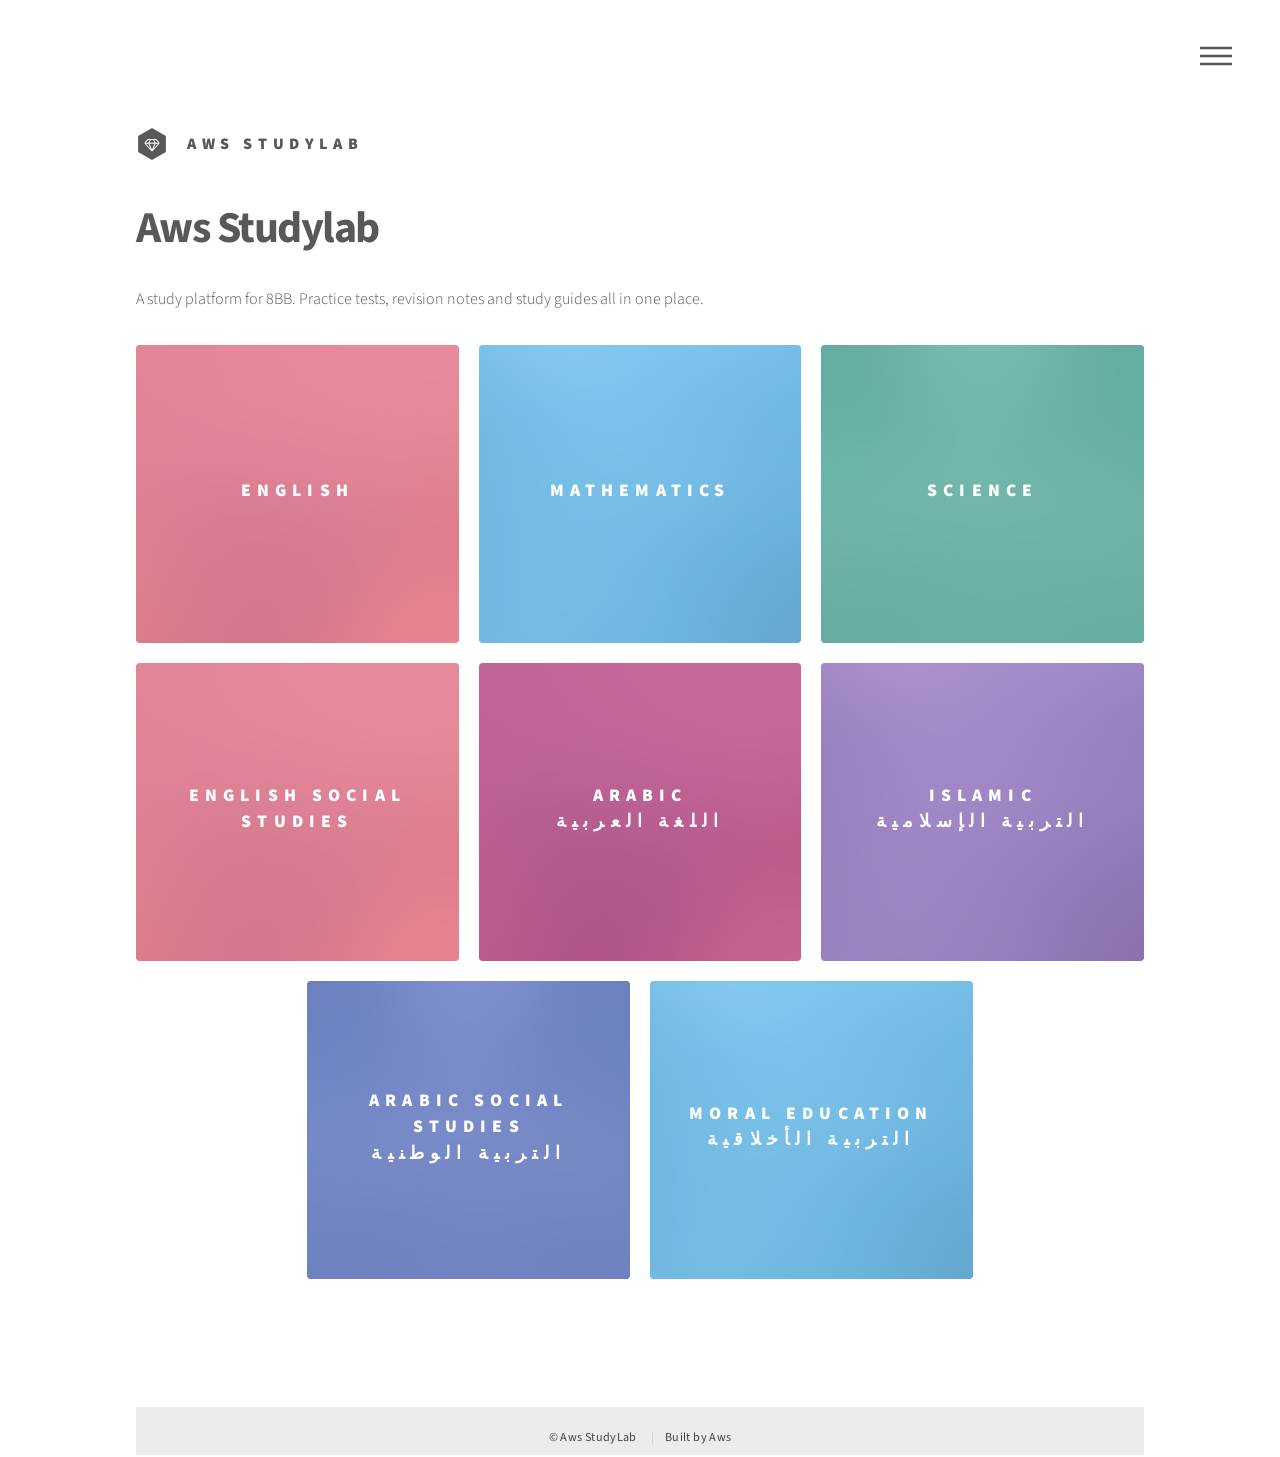
==== commit 14aa371a: "Update index.html" ====
--- a/index.html
+++ b/index.html
@@ -58,10 +58,6 @@
 						<div class="inner">
 							<header>
     <h1>Aws Studylab</h1>
-
-    <div id="examBanner" class="exam-banner">
-        Loading next exam...
-    </div>
 
     <p>
     A study platform for 8BB.
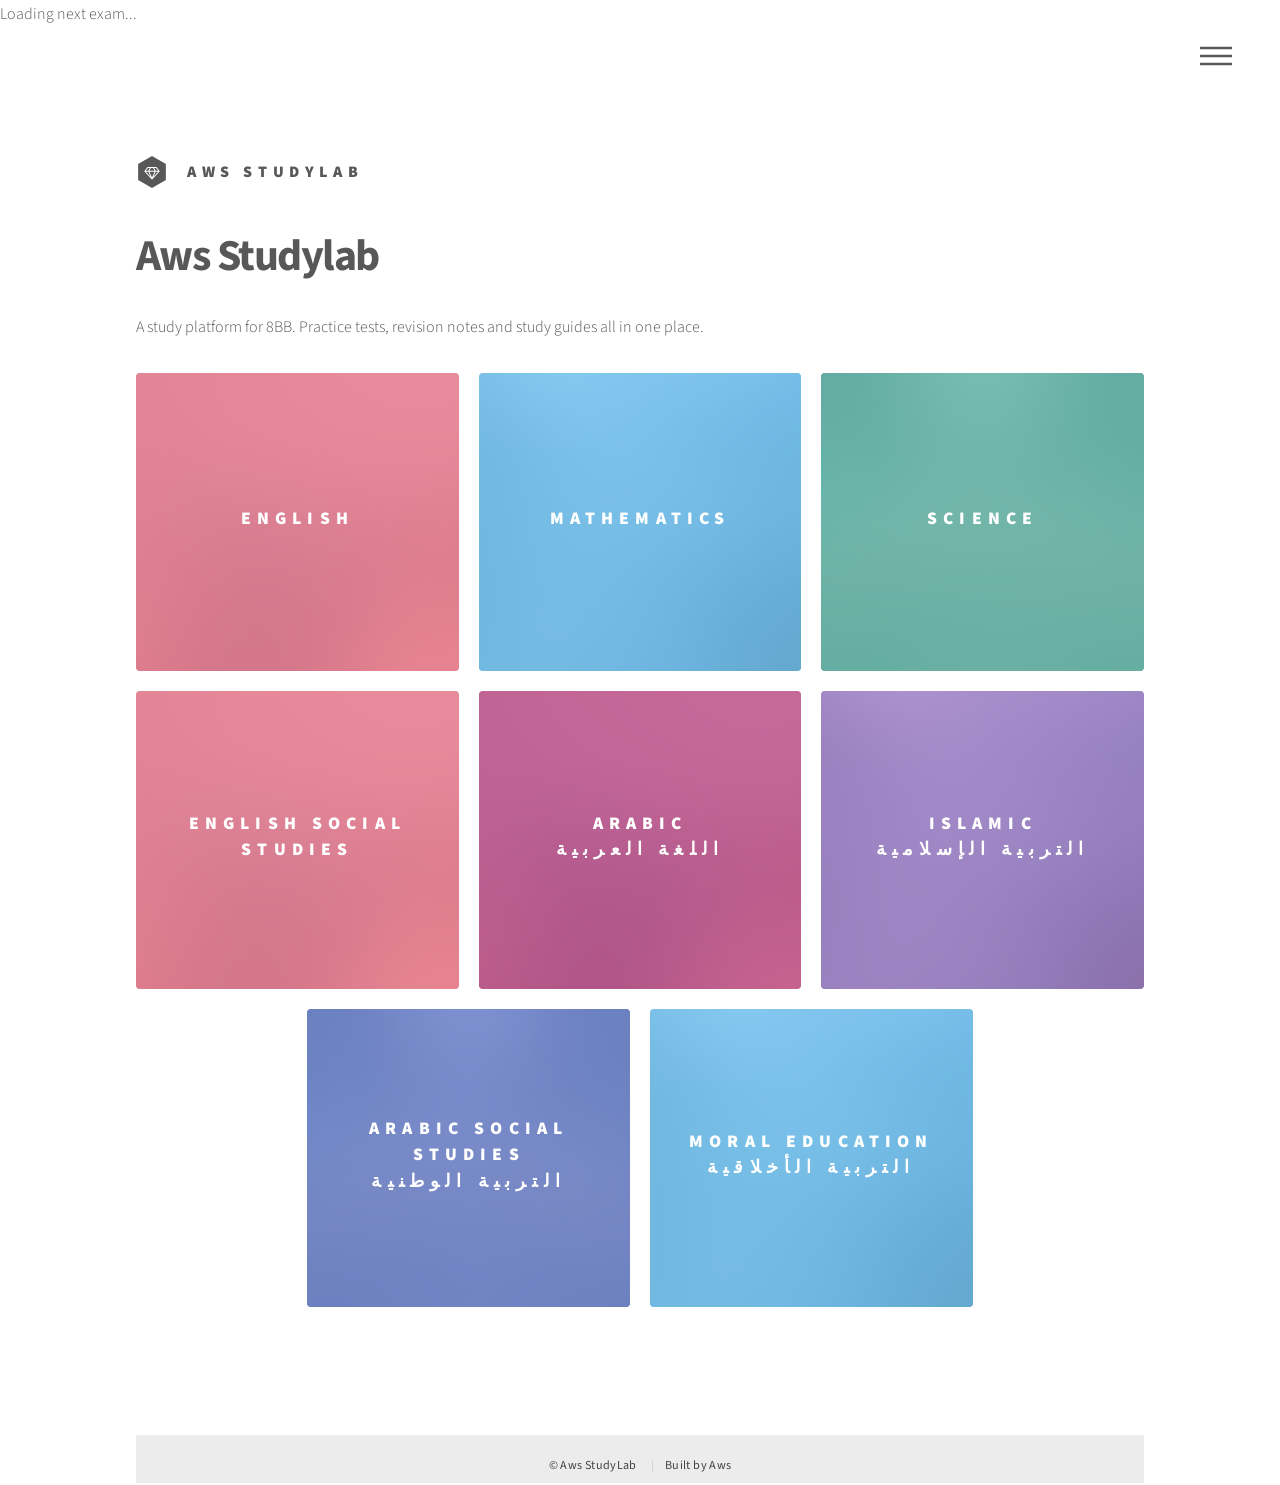
==== commit 8d19859e: "Update index.html" ====
--- a/index.html
+++ b/index.html
@@ -16,8 +16,9 @@
 	<body class="is-preload">
 		<!-- Wrapper -->
 			<div id="wrapper">
-
-
+				<div id="examBanner" class="top-exam-bar">
+    Loading next exam...
+</div>
 				<!-- Header -->
 					<header id="header">
 						<div class="inner">
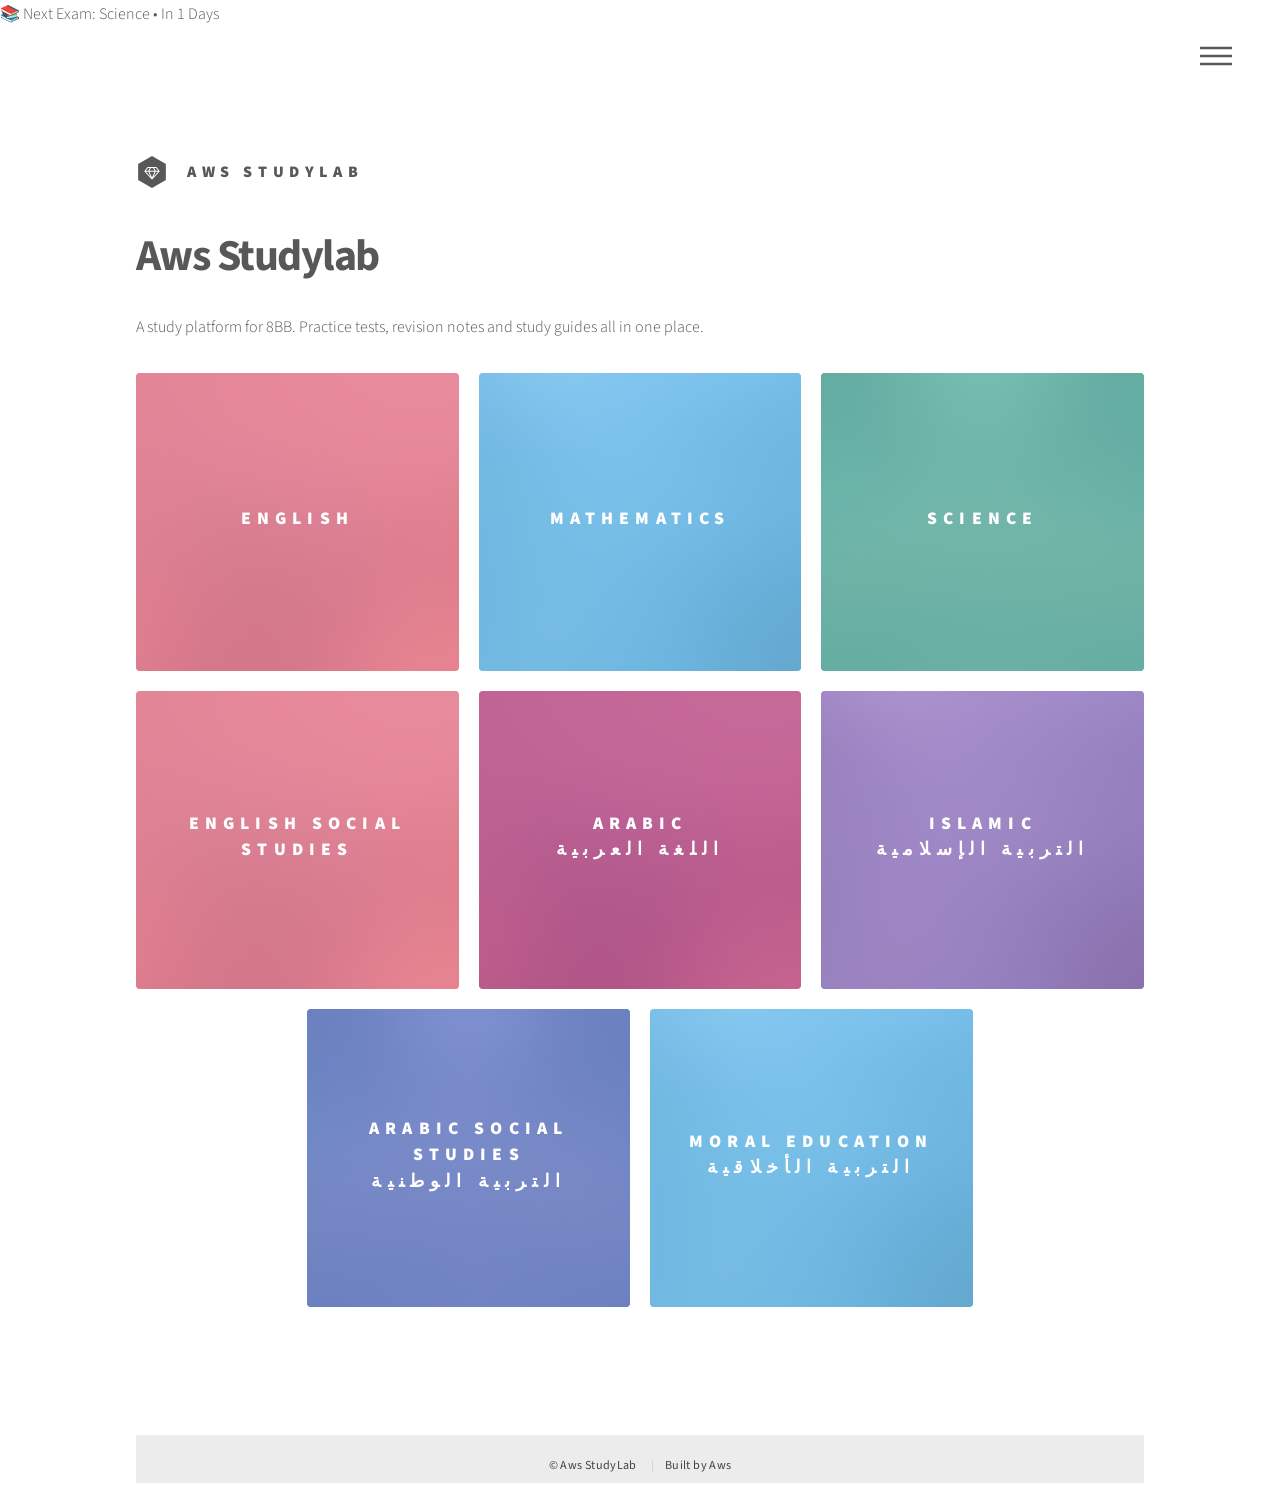
==== commit a7ba0270: "Update index.html" ====
--- a/index.html
+++ b/index.html
@@ -16,9 +16,7 @@
 	<body class="is-preload">
 		<!-- Wrapper -->
 			<div id="wrapper">
-				<div id="examBanner" class="top-exam-bar">
-    Loading next exam...
-</div>
+				<div id="examBanner" class="top-exam-bar"></div>
 				<!-- Header -->
 					<header id="header">
 						<div class="inner">
@@ -189,6 +187,73 @@
 			<script src="assets/js/browser.min.js"></script>
 			<script src="assets/js/breakpoints.min.js"></script>
 			<script src="assets/js/util.js"></script>
+						<script>
+
+const exams = [
+    {
+        name: "Arabic Language • اللغة العربية",
+        date: "2026-11-27"
+    },
+    {
+        name: "Science",
+        date: "2026-12-07"
+    },
+    {
+        name: "Islamic Education • التربية الإسلامية",
+        date: "2026-12-08"
+    }
+];
+
+const today = new Date();
+today.setHours(0,0,0,0);
+
+const todaysExam = exams.find(exam => {
+    const d = new Date(exam.date);
+    d.setHours(0,0,0,0);
+    return d.getTime() === today.getTime();
+});
+
+const nextExam = exams.find(exam => {
+    const d = new Date(exam.date);
+    d.setHours(0,0,0,0);
+    return d > today;
+});
+
+if (todaysExam) {
+
+    let html =
+        `📚 ${todaysExam.name} is Today`;
+
+    if (nextExam) {
+
+        const examDate = new Date(nextExam.date);
+
+        const days = Math.ceil(
+            (examDate - today) /
+            (1000 * 60 * 60 * 24)
+        );
+
+        html +=
+            `<br>Next Exam: ${nextExam.name} • In ${days} Days`;
+    }
+
+    document.getElementById("examBanner").innerHTML = html;
+
+}
+else if (nextExam) {
+
+    const examDate = new Date(nextExam.date);
+
+    const days = Math.ceil(
+        (examDate - today) /
+        (1000 * 60 * 60 * 24)
+    );
+
+    document.getElementById("examBanner").innerHTML =
+        `📚 Next Exam: ${nextExam.name} • In ${days} Days`;
+}
+
+</script>
 			<script src="assets/js/main.js"></script>
 
 	</body>
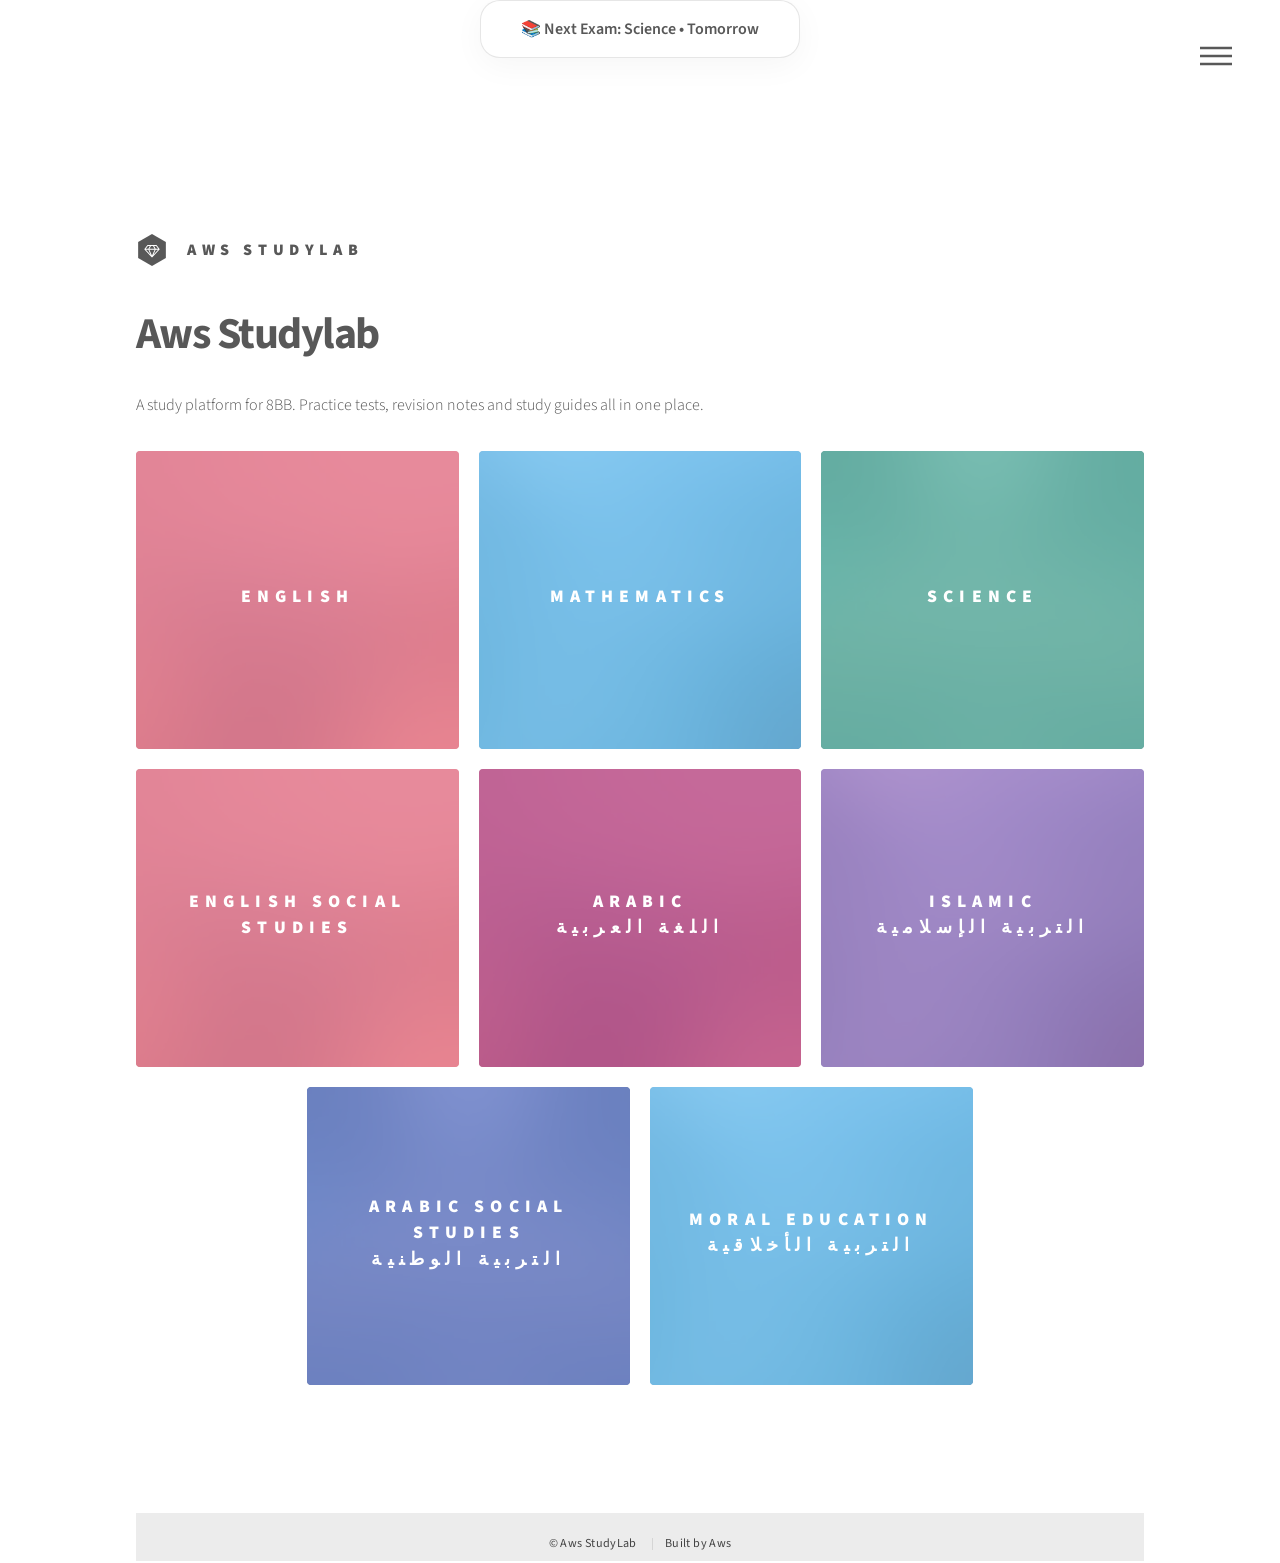
==== commit 1c526d08: "Update index.html" ====
--- a/index.html
+++ b/index.html
@@ -191,7 +191,7 @@
 
 const exams = [
     {
-        name: "Arabic Language • اللغة العربية",
+        name: "Arabic • اللغة العربية",
         date: "2026-11-27"
     },
     {
@@ -228,10 +228,10 @@
 
         const examDate = new Date(nextExam.date);
 
-        const days = Math.ceil(
-            (examDate - today) /
-            (1000 * 60 * 60 * 24)
-        );
+        const days = Math.round(
+    (examDate - today) /
+    (1000 * 60 * 60 * 24)
+);
 
         html +=
             `<br>Next Exam: ${nextExam.name} • In ${days} Days`;
@@ -249,8 +249,17 @@
         (1000 * 60 * 60 * 24)
     );
 
-    document.getElementById("examBanner").innerHTML =
-        `📚 Next Exam: ${nextExam.name} • In ${days} Days`;
+    let countdown;
+
+if (days === 0)
+    countdown = "Today";
+else if (days === 1)
+    countdown = "Tomorrow";
+else
+    countdown = `In ${days} Days`;
+
+document.getElementById("examBanner").innerHTML =
+    `📚 Next Exam: ${nextExam.name} • ${countdown}`;
 }
 
 </script>
--- a/assets/css/main.css
+++ b/assets/css/main.css
@@ -3379,3 +3379,29 @@
     width: 4em;
     height: 4em;
 }
+.top-exam-bar {
+    width: fit-content;
+
+    margin: 0 auto 3em auto;
+
+    padding: 1em 2.5em;
+
+    background: #ffffff;
+
+    border: solid 1px rgba(88,88,88,0.15);
+
+    border-radius: 1.25em;
+
+    color: #585858;
+
+    text-align: center;
+
+    font-family: "Source Sans Pro", Helvetica, sans-serif;
+
+    font-size: 1em;
+    font-weight: 600;
+
+    line-height: 1.5;
+
+    box-shadow: 0 0.5em 2em rgba(0,0,0,0.04);
+}
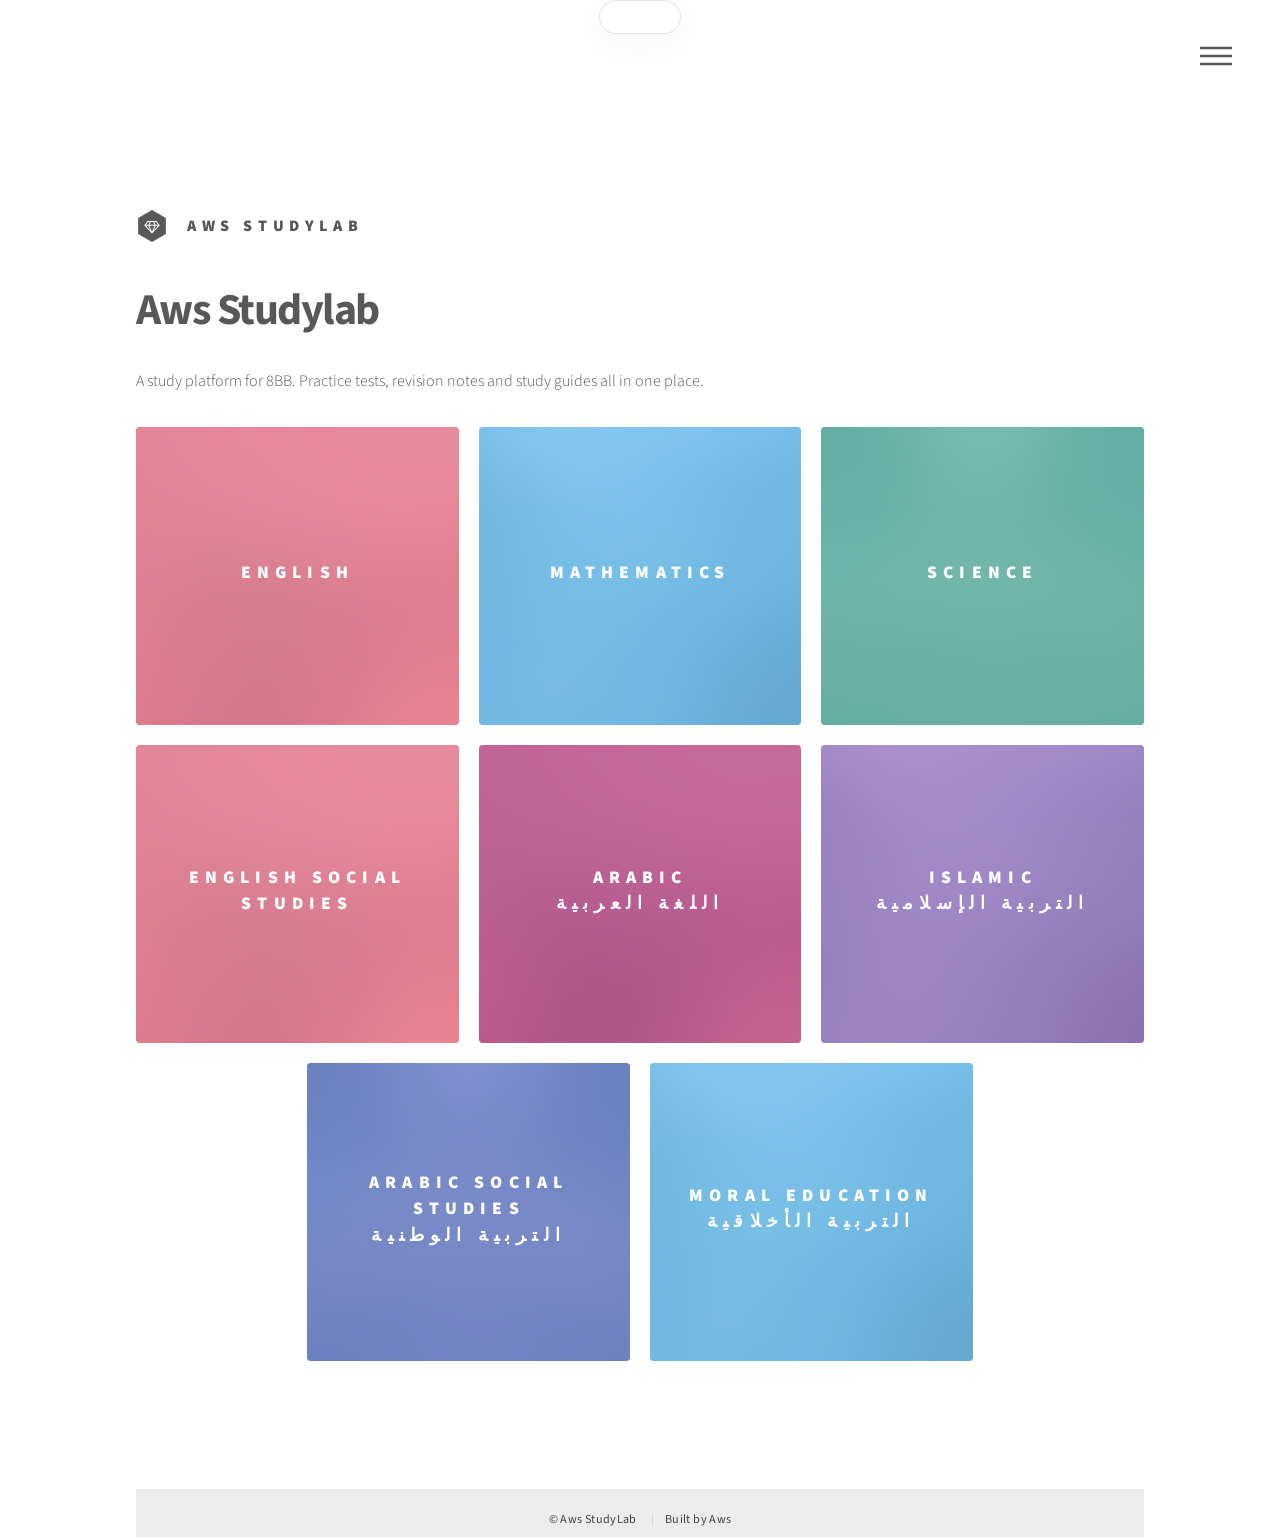
==== commit fd669730: "Update index.html" ====
--- a/index.html
+++ b/index.html
@@ -192,7 +192,7 @@
 const exams = [
     {
         name: "Arabic • اللغة العربية",
-        date: "2026-11-27"
+        date: "2026-11-27T00:00:00"
     },
     {
         name: "Science",
@@ -244,7 +244,7 @@
 
     const examDate = new Date(nextExam.date);
 
-    const days = Math.ceil(
+    const days = Math.floor(
         (examDate - today) /
         (1000 * 60 * 60 * 24)
     );
@@ -258,6 +258,15 @@
 else
     countdown = `In ${days} Days`;
 
+let countdown;
+
+if (days === 0)
+    countdown = "Today";
+else if (days === 1)
+    countdown = "Tomorrow";
+else
+    countdown = `In ${days} Days`;
+
 document.getElementById("examBanner").innerHTML =
     `📚 Next Exam: ${nextExam.name} • ${countdown}`;
 }
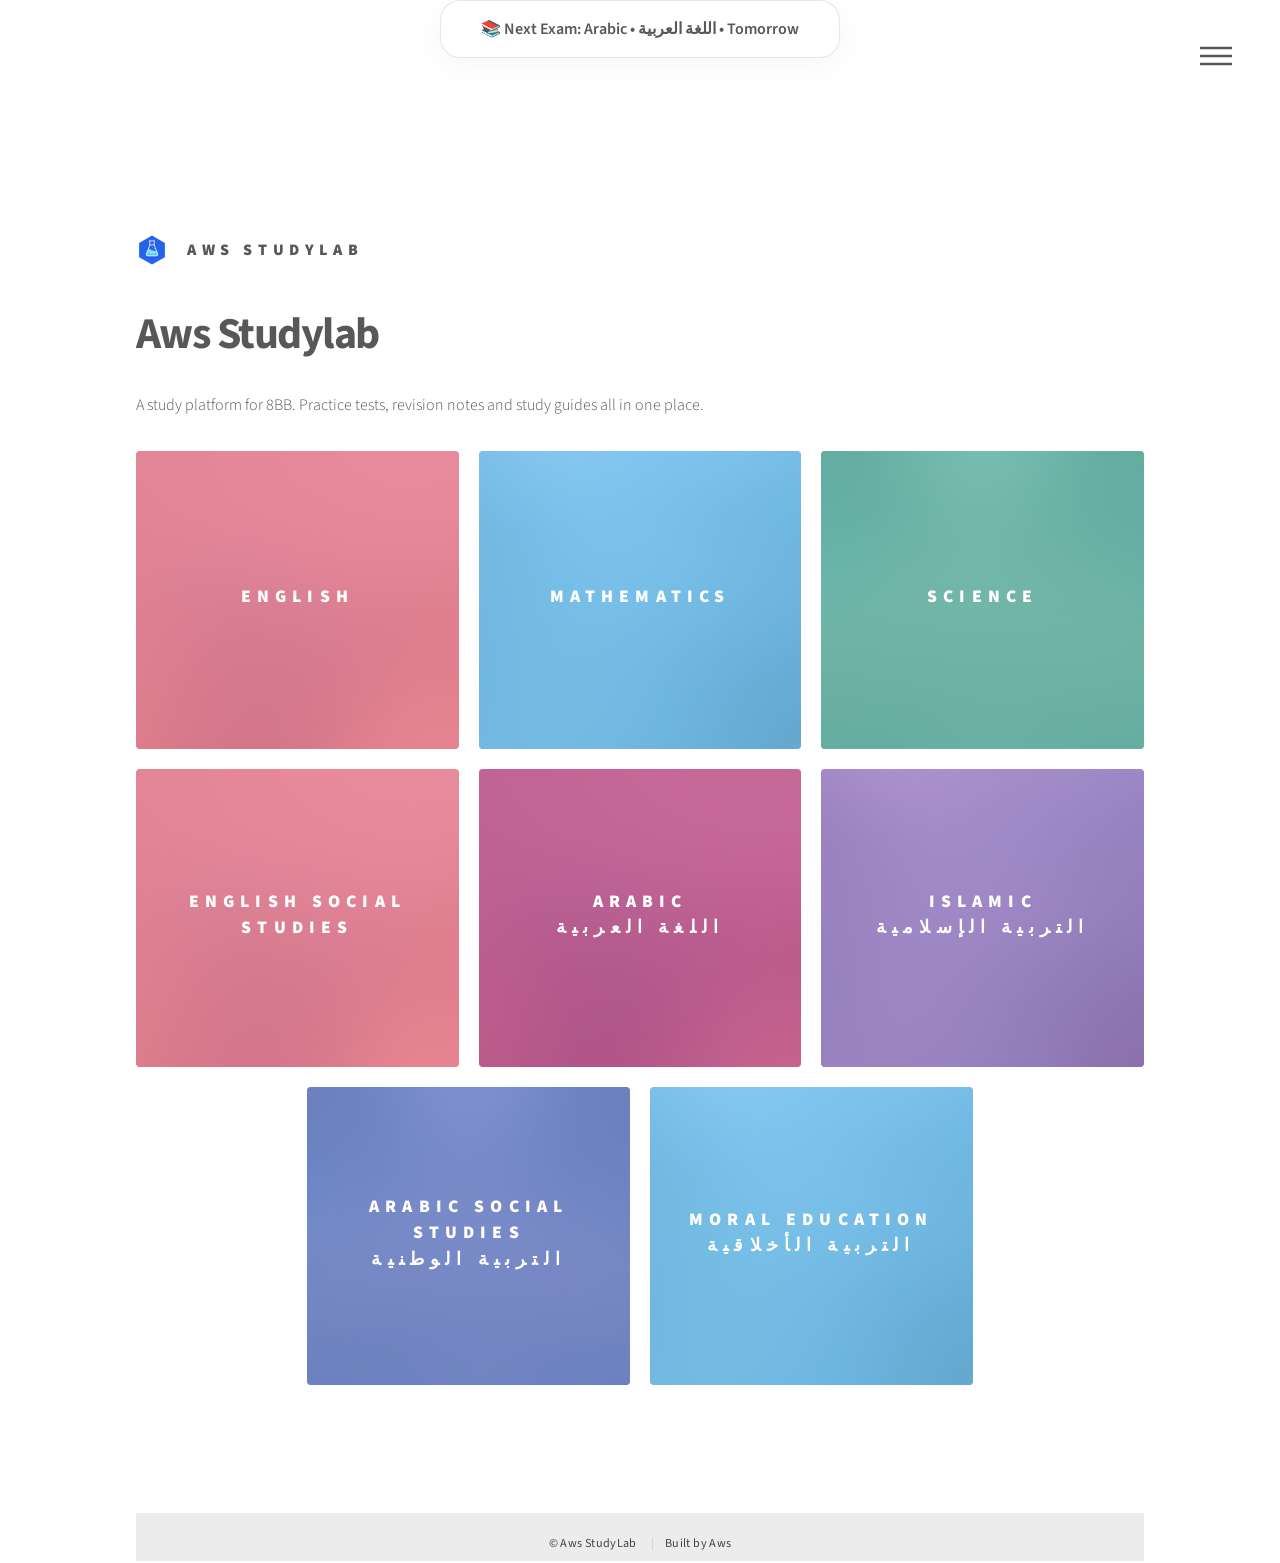
==== commit 180574da: "Update index.html" ====
--- a/index.html
+++ b/index.html
@@ -23,7 +23,7 @@
 
 							<!-- Logo -->
 								<div class="logo">
-									<span class="symbol"><img src="images/logo.svg" alt="" /></span>
+									<span class="symbol"><img src="images/images/main_logo.svg" alt="" /></span>
 									<span class="title">Aws StudyLab</span>
 								</div>
 							<nav>
@@ -192,7 +192,7 @@
 const exams = [
     {
         name: "Arabic • اللغة العربية",
-        date: "2026-11-27T00:00:00"
+        date: "2026-11-27"
     },
     {
         name: "Science",
@@ -204,9 +204,10 @@
     }
 ];
 
-const today = new Date();
+const today = new Date("2026-11-26");
 today.setHours(0,0,0,0);
-
+console.log(today);
+							
 const todaysExam = exams.find(exam => {
     const d = new Date(exam.date);
     d.setHours(0,0,0,0);
@@ -258,15 +259,6 @@
 else
     countdown = `In ${days} Days`;
 
-let countdown;
-
-if (days === 0)
-    countdown = "Today";
-else if (days === 1)
-    countdown = "Tomorrow";
-else
-    countdown = `In ${days} Days`;
-
 document.getElementById("examBanner").innerHTML =
     `📚 Next Exam: ${nextExam.name} • ${countdown}`;
 }
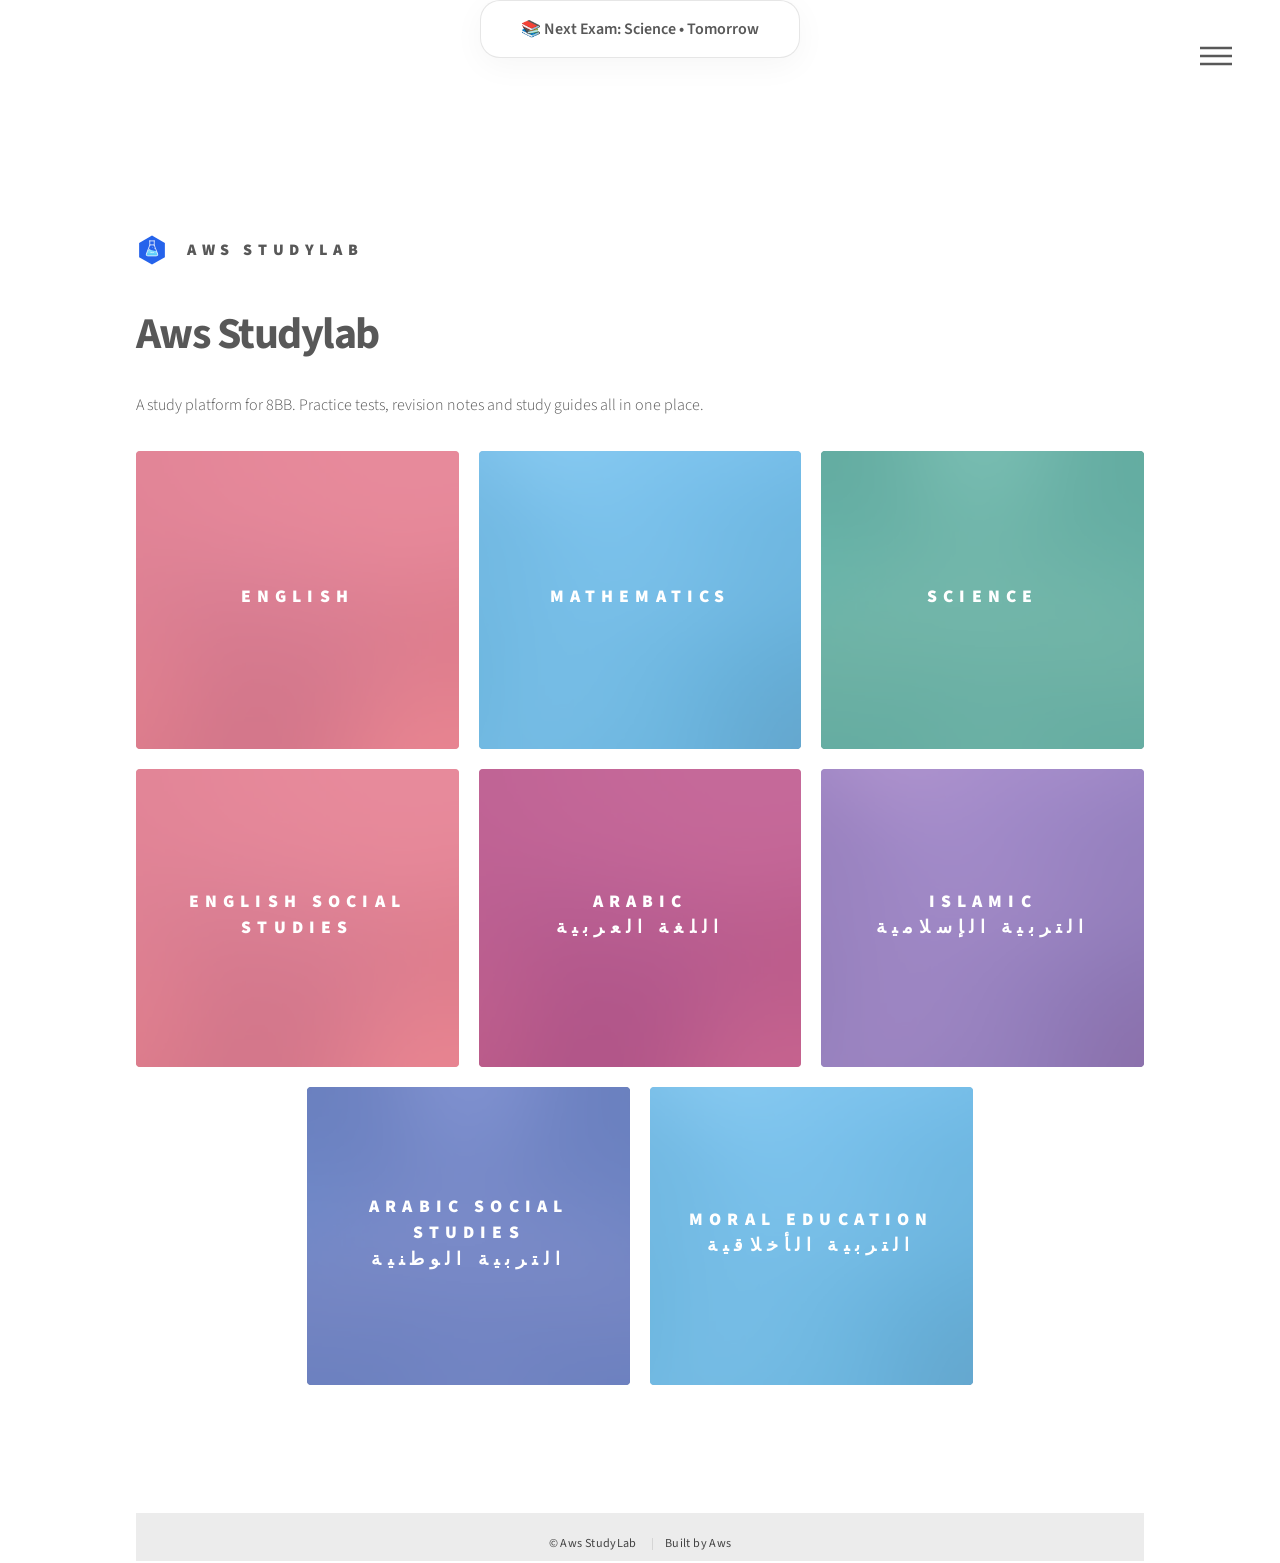
==== commit d3dba300: "Update index.html" ====
--- a/index.html
+++ b/index.html
@@ -204,9 +204,8 @@
     }
 ];
 
-const today = new Date("2026-11-26");
+const today = new Date();
 today.setHours(0,0,0,0);
-console.log(today);
 							
 const todaysExam = exams.find(exam => {
     const d = new Date(exam.date);
@@ -229,7 +228,7 @@
 
         const examDate = new Date(nextExam.date);
 
-        const days = Math.round(
+        const days = Math.floor(
     (examDate - today) /
     (1000 * 60 * 60 * 24)
 );
